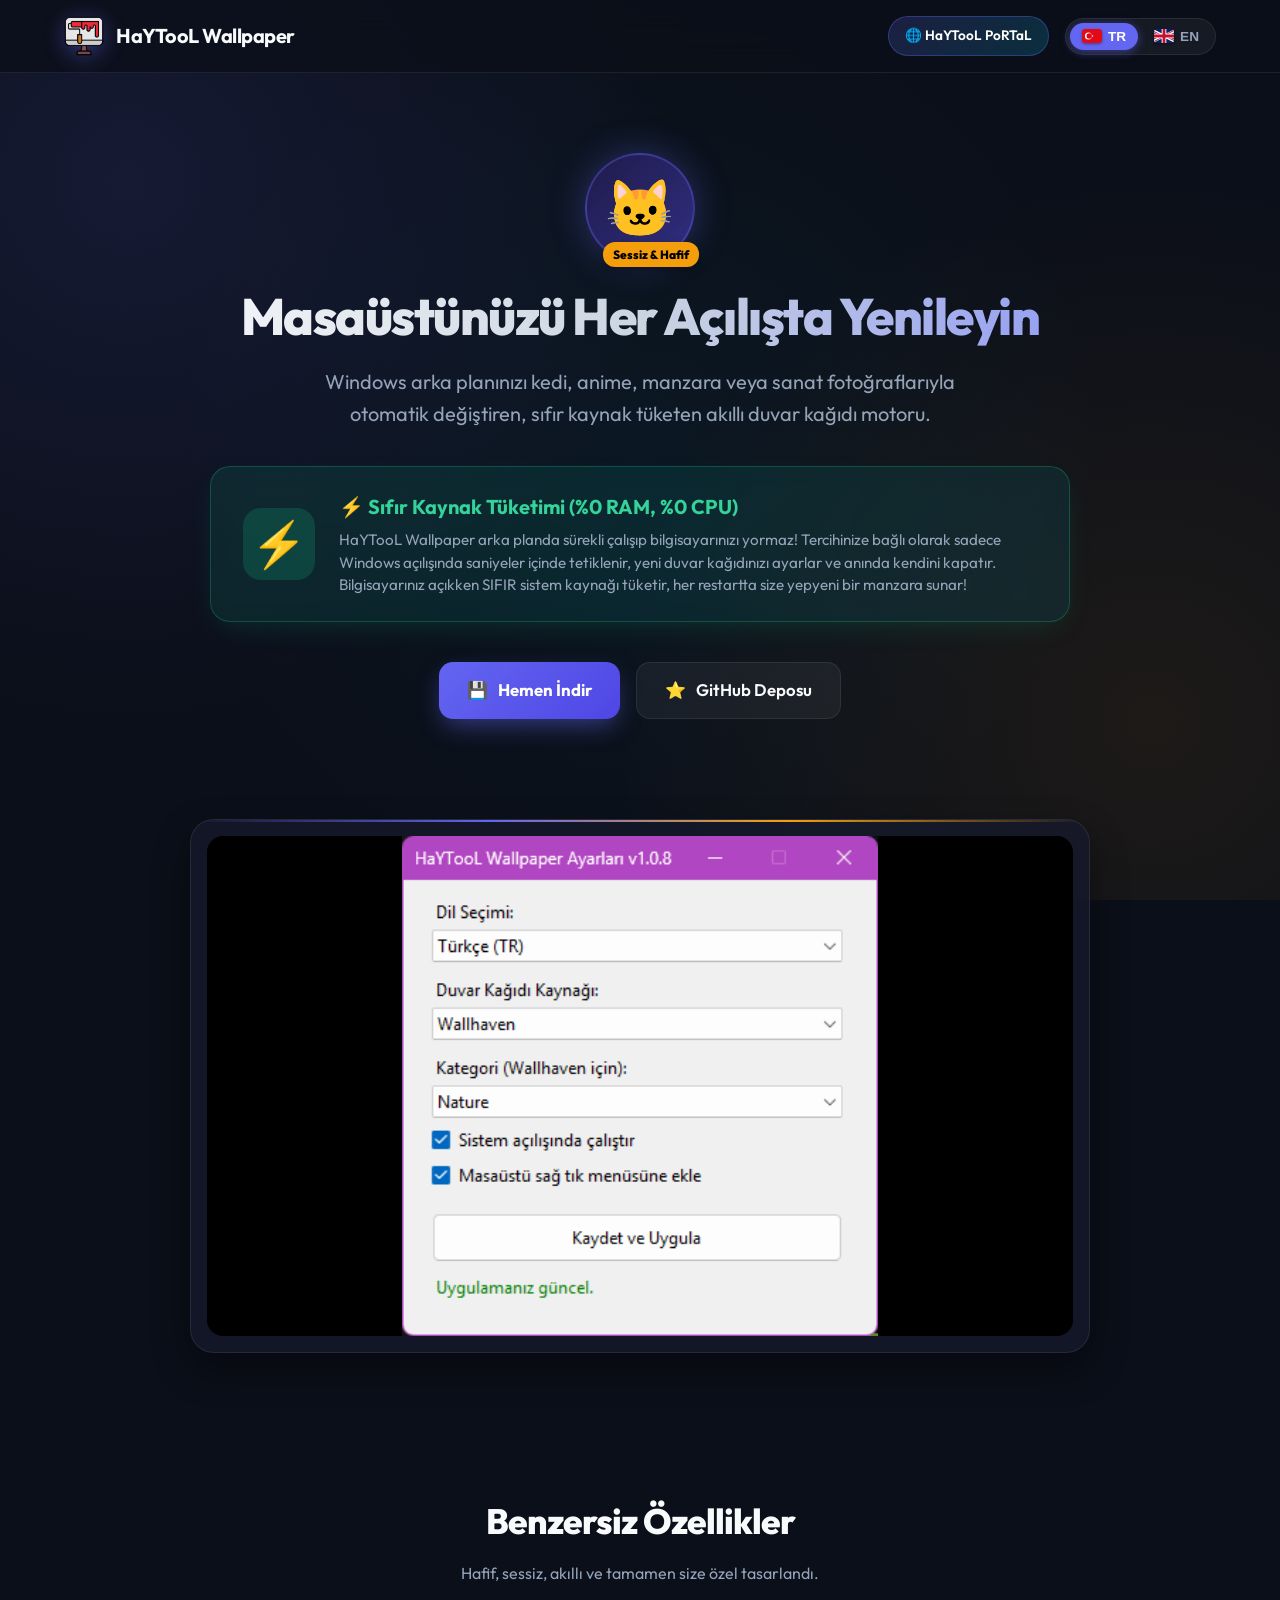
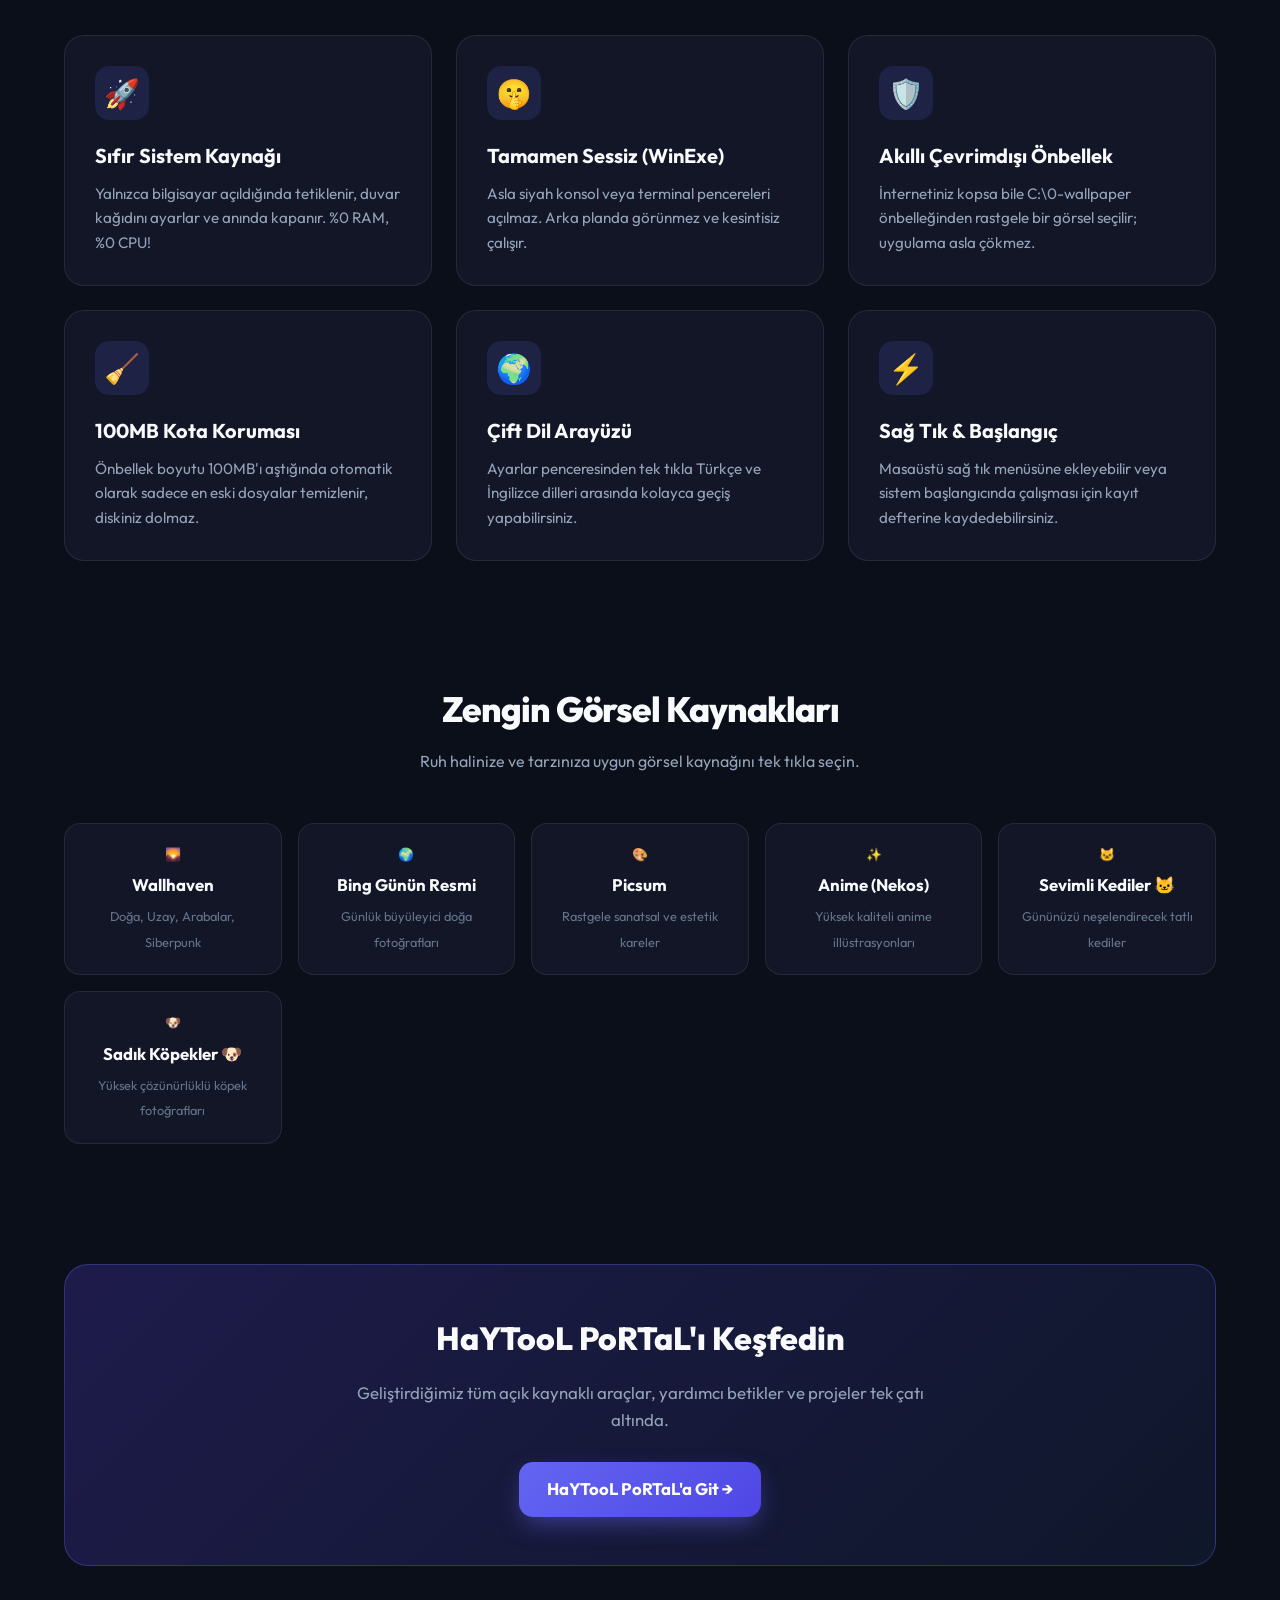
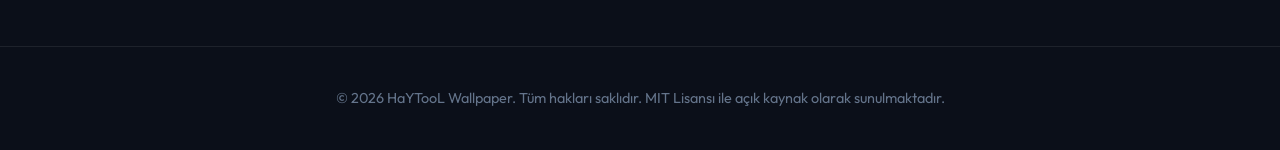
==== index.html @ b43bd68a "feat(website): apply SEO Audit & UI/UX Pro Max standards" ====
<!DOCTYPE html>
<html lang="tr">
<head>
  <meta charset="UTF-8">
  <meta name="viewport" content="width=device-width, initial-scale=1.0">
  <title>HaYTooL Wallpaper - Akıllı & Sıfır Kaynak Duvar Kağıdı Değiştirici</title>
  <meta name="description" content="Windows için %0 RAM ve %0 CPU tüketen, sessiz, kedi, anime ve manzara temalı otomatik dinamik duvar kağıdı motoru.">
  <meta name="keywords" content="HaYTooL, wallpaper changer, duvar kağıdı değiştirici, windows wallpaper, kedi duvar kağıdı, zero resource, açık kaynak">
  <meta name="author" content="HaYToKoRaZ">
  <meta name="robots" content="index, follow">
  <link rel="canonical" href="https://haytokoraz.github.io/HaYTooL-Wallpaper/">

  <!-- Open Graph / Facebook -->
  <meta property="og:type" content="website">
  <meta property="og:url" content="https://haytokoraz.github.io/HaYTooL-Wallpaper/">
  <meta property="og:title" content="HaYTooL Wallpaper - Akıllı & Sıfır Kaynak Duvar Kağıdı Değiştirici">
  <meta property="og:description" content="Windows için %0 RAM ve %0 CPU tüketen, sessiz, kedi, anime ve manzara temalı otomatik duvar kağıdı motoru.">
  <meta property="og:image" content="https://haytokoraz.github.io/HaYTooL-Wallpaper/logo.png">

  <!-- Twitter -->
  <meta property="twitter:card" content="summary_large_image">
  <meta property="twitter:url" content="https://haytokoraz.github.io/HaYTooL-Wallpaper/">
  <meta property="twitter:title" content="HaYTooL Wallpaper - Akıllı & Sıfır Kaynak Duvar Kağıdı Değiştirici">
  <meta property="twitter:description" content="Windows için %0 RAM ve %0 CPU tüketen, sessiz, kedi, anime ve manzara temalı otomatik duvar kağıdı motoru.">
  <meta property="twitter:image" content="https://haytokoraz.github.io/HaYTooL-Wallpaper/logo.png">

  <!-- Hreflang Tags (SEO Audit standard) -->
  <link rel="alternate" hreflang="tr" href="https://haytokoraz.github.io/HaYTooL-Wallpaper/">
  <link rel="alternate" hreflang="en" href="https://haytokoraz.github.io/HaYTooL-Wallpaper/">
  <link rel="alternate" hreflang="x-default" href="https://haytokoraz.github.io/HaYTooL-Wallpaper/">

  <link rel="icon" type="image/x-icon" href="logo.ico">
  <link rel="preconnect" href="https://fonts.googleapis.com">
  <link rel="preconnect" href="https://fonts.gstatic.com" crossorigin>
  <link href="https://fonts.googleapis.com/css2?family=Outfit:wght@300;400;500;600;700;800&display=swap" rel="stylesheet">
  <link rel="stylesheet" href="style.css">

  <!-- Schema.org JSON-LD (SoftwareApplication) -->
  <script type="application/ld+json">
  {
    "@context": "https://schema.org",
    "@type": "SoftwareApplication",
    "name": "HaYTooL Wallpaper",
    "operatingSystem": "Windows 10, Windows 11",
    "applicationCategory": "UtilitiesApplication",
    "offers": {
      "@type": "Offer",
      "price": "0",
      "priceCurrency": "USD"
    },
    "description": "Windows için sıfır kaynak tüketen, sessiz, kedi, anime ve manzara temalı otomatik duvar kağıdı değiştirme uygulaması.",
    "url": "https://haytokoraz.github.io/HaYTooL-Wallpaper/",
    "author": {
      "@type": "Person",
      "name": "HaYToKoRaZ",
      "url": "https://github.com/HaYToKoRaZ"
    },
    "softwareVersion": "1.3"
  }
  </script>
</head>
<body>

  <!-- Skip Link for Accessibility -->
  <a href="#main-content" class="skip-link">İçeriğe Atla / Skip to Content</a>

  <!-- Üst Menü / Navbar -->
  <header class="navbar" role="banner">
    <div class="container nav-container">
      <a href="#" class="nav-logo" aria-label="HaYTooL Wallpaper Ana Sayfa">
        <img src="logo.png" alt="HaYTooL Logo" width="40" height="40">
        <span>HaYTooL Wallpaper</span>
      </a>
      <div class="nav-actions">
        <a href="https://haytokoraz.github.io/" target="_blank" rel="noopener noreferrer" class="portal-nav-btn" data-i18n="navPortal" aria-label="HaYTooL PoRTaL Ana Sayfasını Aç">
          🌐 HaYTooL PoRTaL
        </a>
        <div class="lang-switcher" role="group" aria-label="Dil Seçici / Language Switcher">
          <button class="lang-btn active" data-lang="TR" title="Türkçe" aria-label="Türkçe Dilini Seç">
            <img src="flags/tr.svg" alt="Türkçe Bayrağı" class="flag-img" width="20" height="14">
            <span>TR</span>
          </button>
          <button class="lang-btn" data-lang="EN" title="English" aria-label="Switch to English">
            <img src="flags/gb.svg" alt="English Flag" class="flag-img" width="20" height="14">
            <span>EN</span>
          </button>
        </div>
      </div>
    </div>
  </header>

  <!-- Hero Bölümü -->
  <main id="main-content">
    <section class="hero" aria-labelledby="hero-title">
      <div class="container">
        <div class="cat-mascot-wrapper">
          <div class="cat-mascot" role="button" tabindex="0" title="Miyav! Tıkla!" aria-label="Sevimli kedi maskotu">🐱</div>
          <span class="cat-badge" data-i18n="heroBadge">Sessiz & Hafif</span>
        </div>
        <h1 id="hero-title" class="hero-title" data-i18n="heroTitle">Masaüstünüzü Her Açılışta Yenileyin</h1>
        <p class="hero-subtitle" data-i18n="heroSubtitle">
          Windows arka planınızı kedi, anime, manzara veya sanat fotoğraflarıyla otomatik değiştiren, sıfır kaynak tüketen akıllı duvar kağıdı motoru.
        </p>

        <!-- Sıfır Kaynak Tüketimi Vurgusu -->
        <div class="zero-resource-banner" role="region" aria-label="Sistem Kaynağı Bilgilendirmesi">
          <div class="zero-res-icon" aria-hidden="true">⚡</div>
          <div class="zero-res-content">
            <h3 data-i18n="zeroResTitle">⚡ Sıfır Kaynak Tüketimi (%0 RAM, %0 CPU)</h3>
            <p data-i18n="zeroResDesc">
              HaYTooL Wallpaper arka planda sürekli çalışıp bilgisayarınızı yormaz! Tercihinize bağlı olarak sadece Windows açılışında saniyeler içinde tetiklenir, yeni duvar kağıdınızı ayarlar ve anında kendini kapatır. Bilgisayarınız açıkken SIFIR sistem kaynağı tüketir, her restartta size yepyeni bir manzara sunar!
            </p>
          </div>
        </div>

        <!-- Butonlar -->
        <div class="hero-cta">
          <a href="https://github.com/HaYToKoRaZ/HaYTooL-Wallpaper/releases/latest" class="btn-primary" target="_blank" rel="noopener noreferrer" aria-label="En son sürümü GitHub üzerinden indir">
            <span aria-hidden="true">💾</span>
            <span data-i18n="btnDownload">Hemen İndir</span>
          </a>
          <a href="https://github.com/HaYToKoRaZ/HaYTooL-Wallpaper" class="btn-secondary" target="_blank" rel="noopener noreferrer" aria-label="HaYTooL Wallpaper GitHub deposuna git">
            <span aria-hidden="true">⭐</span>
            <span data-i18n="btnGithub">GitHub Deposu</span>
          </a>
        </div>
      </div>
    </section>

    <!-- Uygulama Ekran Önizlemesi -->
    <section class="preview-section" aria-label="Uygulama Ekran Görüntüsü">
      <div class="container">
        <div class="preview-card">
          <img id="preview-img" src="ekrangoruntusu/tr.png" alt="HaYTooL Wallpaper Ayarlar Penceresi Arayüzü" class="preview-img" width="800" height="500" loading="lazy">
        </div>
      </div>
    </section>

    <!-- Özellikler Grid -->
    <section class="features-section" aria-labelledby="features-heading">
      <div class="container">
        <h2 id="features-heading" class="section-title" data-i18n="featuresTitle">Benzersiz Özellikler</h2>
        <p class="section-desc" data-i18n="featuresSubtitle">Hafif, sessiz, akıllı ve tamamen size özel tasarlandı.</p>
        <div class="grid-3">
          <div class="feature-card">
            <div class="feature-icon" aria-hidden="true">🚀</div>
            <h3 class="feature-card-title" data-i18n="feat1Title">Sıfır Sistem Kaynağı</h3>
            <p data-i18n="feat1Desc">Yalnızca bilgisayar açıldığında tetiklenir, duvar kağıdını ayarlar ve anında kapanır. %0 RAM, %0 CPU!</p>
          </div>
          <div class="feature-card">
            <div class="feature-icon" aria-hidden="true">🤫</div>
            <h3 class="feature-card-title" data-i18n="feat2Title">Tamamen Sessiz (WinExe)</h3>
            <p data-i18n="feat2Desc">Asla siyah konsol veya terminal pencereleri açılmaz. Arka planda görünmez ve kesintisiz çalışır.</p>
          </div>
          <div class="feature-card">
            <div class="feature-icon" aria-hidden="true">🛡️</div>
            <h3 class="feature-card-title" data-i18n="feat3Title">Akıllı Çevrimdışı Önbellek</h3>
            <p data-i18n="feat3Desc">İnternetiniz kopsa bile C:\0-wallpaper önbelleğinden rastgele bir görsel seçilir; uygulama asla çökmez.</p>
          </div>
          <div class="feature-card">
            <div class="feature-icon" aria-hidden="true">🧹</div>
            <h3 class="feature-card-title" data-i18n="feat4Title">100MB Kota Koruması</h3>
            <p data-i18n="feat4Desc">Önbellek boyutu 100MB'ı aştığında otomatik olarak sadece en eski dosyalar temizlenir, diskiniz dolmaz.</p>
          </div>
          <div class="feature-card">
            <div class="feature-icon" aria-hidden="true">🌍</div>
            <h3 class="feature-card-title" data-i18n="feat5Title">Çift Dil Arayüzü</h3>
            <p data-i18n="feat5Desc">Ayarlar penceresinden tek tıkla Türkçe ve İngilizce dilleri arasında kolayca geçiş yapabilirsiniz.</p>
          </div>
          <div class="feature-card">
            <div class="feature-icon" aria-hidden="true">⚡</div>
            <h3 class="feature-card-title" data-i18n="feat6Title">Sağ Tık & Başlangıç</h3>
            <p data-i18n="feat6Desc">Masaüstü sağ tık menüsüne ekleyebilir veya sistem başlangıcında çalışması için kayıt defterine kaydedebilirsiniz.</p>
          </div>
        </div>
      </div>
    </section>

    <!-- Kaynaklar Vitrini -->
    <section class="sources-section" aria-labelledby="sources-heading">
      <div class="container">
        <h2 id="sources-heading" class="section-title" data-i18n="sourcesTitle">Zengin Görsel Kaynakları</h2>
        <p class="section-desc" data-i18n="sourcesSubtitle">Ruh halinize ve tarzınıza uygun görsel kaynağını tek tıkla seçin.</p>
        <div class="sources-grid">
          <div class="source-item">
            <span class="source-emoji" aria-hidden="true">🌄</span>
            <h3 class="source-item-title" data-i18n="srcWallhaven">Wallhaven</h3>
            <span data-i18n="srcWallhavenDesc">Doğa, Uzay, Arabalar, Siberpunk</span>
          </div>
          <div class="source-item">
            <span class="source-emoji" aria-hidden="true">🌍</span>
            <h3 class="source-item-title" data-i18n="srcBing">Bing Günün Resmi</h3>
            <span data-i18n="srcBingDesc">Günlük büyüleyici doğa fotoğrafları</span>
          </div>
          <div class="source-item">
            <span class="source-emoji" aria-hidden="true">🎨</span>
            <h3 class="source-item-title" data-i18n="srcPicsum">Picsum</h3>
            <span data-i18n="srcPicsumDesc">Rastgele sanatsal ve estetik kareler</span>
          </div>
          <div class="source-item">
            <span class="source-emoji" aria-hidden="true">✨</span>
            <h3 class="source-item-title" data-i18n="srcAnime">Anime (Nekos)</h3>
            <span data-i18n="srcAnimeDesc">Yüksek kaliteli anime illüstrasyonları</span>
          </div>
          <div class="source-item">
            <span class="source-emoji" aria-hidden="true">🐱</span>
            <h3 class="source-item-title" data-i18n="srcCats">Sevimli Kediler 🐱</h3>
            <span data-i18n="srcCatsDesc">Gününüzü neşelendirecek tatlı kediler</span>
          </div>
          <div class="source-item">
            <span class="source-emoji" aria-hidden="true">🐶</span>
            <h3 class="source-item-title" data-i18n="srcDogs">Sadık Köpekler 🐶</h3>
            <span data-i18n="srcDogsDesc">Yüksek çözünürlüklü köpek fotoğrafları</span>
          </div>
        </div>
      </div>
    </section>

    <!-- HaYTooL PoRTaL Tanıtım Banner'ı -->
    <section class="container" aria-label="HaYTooL Portal Tanıtımı">
      <div class="portal-banner">
        <h2 class="portal-banner-title" data-i18n="portalTitle">HaYTooL PoRTaL'ı Keşfedin</h2>
        <p data-i18n="portalDesc">Geliştirdiğimiz tüm açık kaynaklı araçlar, yardımcı betikler ve projeler tek çatı altında.</p>
        <a href="https://haytokoraz.github.io/" target="_blank" rel="noopener noreferrer" class="btn-primary" data-i18n="portalBtn" aria-label="HaYTooL PoRTaL Sitesini Yeni Sekmede Aç">
          HaYTooL PoRTaL'a Git →
        </a>
      </div>
    </section>
  </main>

  <!-- Footer -->
  <footer role="contentinfo">
    <div class="container">
      <p>© 2026 HaYTooL Wallpaper. <span data-i18n="footerText">Tüm hakları saklıdır. MIT Lisansı ile açık kaynak olarak sunulmaktadır.</span></p>
    </div>
  </footer>

  <script src="app.js"></script>
  <script>
  (function() {
      var TELEMETRY_URL = 'https://hayto-telemetry.korazhayto.workers.dev/api/ping';
      var APP_ID = 'web_wallpaper'; 

      function sendPulse() {
          if (!navigator.onLine) return;
          try {
              var todayStr = new Date().toISOString().slice(0, 10);
              var sid = localStorage.getItem('hayto_site_sid');
              var lastDate = localStorage.getItem('hayto_site_last_date');
              
              var isNew = false;
              if (!sid) {
                  sid = 's_' + Math.random().toString(36).substring(2, 15);
                  localStorage.setItem('hayto_site_sid', sid);
              }
              if (lastDate !== todayStr) {
                  isNew = true;
                  localStorage.setItem('hayto_site_last_date', todayStr);
              }

              fetch(TELEMETRY_URL, {
                  method: 'POST',
                  mode: 'cors',
                  headers: { 'Content-Type': 'application/json' },
                  body: JSON.stringify({ app: APP_ID, session_id: sid, is_new_session: isNew }),
                  keepalive: true
              }).catch(function() {});
          } catch(e) {}
      }
      sendPulse();
      setInterval(sendPulse, 2 * 60 * 1000);
  })();
  </script>
</body>
</html>
---- style.css ----
:root {
  --bg-color: #0b0f19;
  --bg-card: rgba(22, 27, 46, 0.7);
  --bg-card-hover: rgba(30, 38, 64, 0.85);
  --border-color: rgba(255, 255, 255, 0.08);
  --border-glow: rgba(99, 102, 241, 0.35);
  --text-primary: #f8fafc;
  --text-secondary: #94a3b8;
  --text-muted: #64748b;
  --primary: #6366f1;
  --primary-light: #818cf8;
  --primary-dark: #4f46e5;
  --accent-cat: #f59e0b;
  --accent-cyan: #06b6d4;
  --accent-green: #10b981;
  --font-family: 'Outfit', -apple-system, BlinkMacSystemFont, 'Segoe UI', Roboto, Oxygen, Ubuntu, Cantarell, sans-serif;
  --transition: all 0.3s cubic-bezier(0.4, 0, 0.2, 1);
  --glass-shadow: 0 16px 36px 0 rgba(0, 0, 0, 0.4);
}

* {
  margin: 0;
  padding: 0;
  box-sizing: border-box;
}

/* Accessibility: Focus visible outline for keyboard navigation */
:focus-visible {
  outline: 2px solid var(--accent-cyan);
  outline-offset: 3px;
}

/* Skip link for screen readers and keyboard users */
.skip-link {
  position: absolute;
  top: -100px;
  left: 20px;
  background: var(--primary);
  color: #fff;
  padding: 10px 16px;
  border-radius: 8px;
  font-weight: 700;
  z-index: 9999;
  text-decoration: none;
  transition: top 0.2s ease;
}

.skip-link:focus {
  top: 20px;
}


body {
  background-color: var(--bg-color);
  color: var(--text-primary);
  font-family: var(--font-family);
  min-height: 100vh;
  line-height: 1.6;
  overflow-x: hidden;
  background-image: 
    radial-gradient(circle at 10% 20%, rgba(99, 102, 241, 0.12) 0%, transparent 40%),
    radial-gradient(circle at 90% 80%, rgba(245, 158, 11, 0.08) 0%, transparent 40%),
    radial-gradient(circle at 50% 50%, rgba(6, 182, 212, 0.05) 0%, transparent 60%);
  background-attachment: fixed;
}

/* Container */
.container {
  max-width: 1200px;
  margin: 0 auto;
  padding: 0 24px;
}

/* Navbar */
.navbar {
  position: sticky;
  top: 0;
  z-index: 100;
  backdrop-filter: blur(16px);
  -webkit-backdrop-filter: blur(16px);
  background: rgba(11, 15, 25, 0.75);
  border-bottom: 1px solid var(--border-color);
  padding: 16px 0;
}

.nav-container {
  display: flex;
  justify-content: space-between;
  align-items: center;
}

.nav-logo {
  display: flex;
  align-items: center;
  gap: 12px;
  text-decoration: none;
  color: var(--text-primary);
  font-weight: 700;
  font-size: 1.25rem;
  letter-spacing: -0.5px;
}

.nav-logo img {
  width: 40px;
  height: 40px;
  border-radius: 10px;
  filter: drop-shadow(0 4px 10px rgba(99, 102, 241, 0.4));
  transition: var(--transition);
}

.nav-logo:hover img {
  transform: rotate(10deg) scale(1.05);
}

.nav-actions {
  display: flex;
  align-items: center;
  gap: 16px;
}

.portal-nav-btn {
  display: inline-flex;
  align-items: center;
  gap: 8px;
  background: linear-gradient(135deg, rgba(99, 102, 241, 0.2), rgba(6, 182, 212, 0.2));
  border: 1px solid var(--border-glow);
  color: #fff;
  padding: 8px 16px;
  border-radius: 30px;
  font-size: 0.85rem;
  font-weight: 600;
  text-decoration: none;
  transition: var(--transition);
}

.portal-nav-btn:hover {
  background: linear-gradient(135deg, var(--primary), var(--accent-cyan));
  box-shadow: 0 0 20px rgba(99, 102, 241, 0.4);
  transform: translateY(-2px);
}

/* Lang Switcher */
.lang-switcher {
  display: flex;
  align-items: center;
  background: rgba(255, 255, 255, 0.05);
  border: 1px solid var(--border-color);
  border-radius: 24px;
  padding: 4px;
  gap: 4px;
}

.lang-btn {
  display: inline-flex;
  align-items: center;
  gap: 6px;
  background: transparent;
  border: none;
  color: var(--text-secondary);
  padding: 6px 12px;
  font-size: 0.85rem;
  font-weight: 700;
  cursor: pointer;
  border-radius: 20px;
  transition: var(--transition);
  user-select: none;
}

.lang-btn .flag-img {
  width: 20px;
  height: 14px;
  object-fit: cover;
  border-radius: 3px;
  box-shadow: 0 1px 3px rgba(0, 0, 0, 0.4);
  display: block;
}

.lang-btn:hover {
  color: var(--text-primary);
  background: rgba(255, 255, 255, 0.08);
}

.lang-btn.active {
  background: var(--primary);
  color: #ffffff;
  box-shadow: 0 2px 10px rgba(99, 102, 241, 0.5);
}

/* Hero Section */
.hero {
  padding: 80px 0 60px;
  text-align: center;
  position: relative;
}

.cat-mascot-wrapper {
  position: relative;
  display: inline-block;
  margin-bottom: 24px;
}

.cat-mascot {
  width: 110px;
  height: 110px;
  background: linear-gradient(135deg, #1e1b4b, #312e81);
  border: 2px solid var(--border-glow);
  border-radius: 50%;
  display: flex;
  align-items: center;
  justify-content: center;
  font-size: 3.5rem;
  box-shadow: 0 0 35px rgba(99, 102, 241, 0.35);
  animation: float 4s ease-in-out infinite;
  user-select: none;
}

.cat-badge {
  position: absolute;
  bottom: -4px;
  right: -4px;
  background: var(--accent-cat);
  color: #000;
  font-size: 0.75rem;
  font-weight: 800;
  padding: 3px 10px;
  border-radius: 12px;
  box-shadow: 0 4px 10px rgba(0, 0, 0, 0.3);
}

@keyframes float {
  0%, 100% { transform: translateY(0) rotate(0deg); }
  50% { transform: translateY(-12px) rotate(4deg); }
}

.hero-title {
  font-size: 3.2rem;
  font-weight: 800;
  letter-spacing: -1.5px;
  line-height: 1.15;
  margin-bottom: 20px;
  background: linear-gradient(to right, #ffffff, #cbd5e1, #818cf8);
  -webkit-background-clip: text;
  -webkit-text-fill-color: transparent;
}

.hero-subtitle {
  font-size: 1.25rem;
  color: var(--text-secondary);
  max-width: 680px;
  margin: 0 auto 36px;
  font-weight: 400;
}

/* Highlight Box: 0% RAM 0% CPU */
.zero-resource-banner {
  background: linear-gradient(135deg, rgba(16, 185, 129, 0.12), rgba(6, 182, 212, 0.1));
  border: 1px solid rgba(16, 185, 129, 0.3);
  border-radius: 20px;
  padding: 24px 32px;
  max-width: 860px;
  margin: 0 auto 40px;
  display: flex;
  align-items: center;
  gap: 24px;
  text-align: left;
  backdrop-filter: blur(10px);
  box-shadow: 0 10px 30px -10px rgba(16, 185, 129, 0.2);
  transition: var(--transition);
}

.zero-resource-banner:hover {
  border-color: var(--accent-green);
  transform: translateY(-2px);
}

.zero-res-icon {
  font-size: 2.8rem;
  background: rgba(16, 185, 129, 0.2);
  width: 72px;
  height: 72px;
  border-radius: 18px;
  display: flex;
  align-items: center;
  justify-content: center;
  flex-shrink: 0;
}

.zero-res-content h3 {
  font-size: 1.25rem;
  font-weight: 700;
  color: #34d399;
  margin-bottom: 6px;
}

.zero-res-content p {
  color: var(--text-secondary);
  font-size: 0.95rem;
  line-height: 1.5;
}

/* CTA Buttons */
.hero-cta {
  display: flex;
  justify-content: center;
  gap: 16px;
  flex-wrap: wrap;
}

.btn-primary {
  display: inline-flex;
  align-items: center;
  gap: 10px;
  background: linear-gradient(135deg, var(--primary), var(--primary-dark));
  color: white;
  text-decoration: none;
  padding: 14px 28px;
  border-radius: 14px;
  font-weight: 700;
  font-size: 1.05rem;
  box-shadow: 0 10px 25px -5px rgba(99, 102, 241, 0.5);
  transition: var(--transition);
}

.btn-primary:hover {
  transform: translateY(-3px) scale(1.02);
  box-shadow: 0 15px 35px -5px rgba(99, 102, 241, 0.7);
}

.btn-secondary {
  display: inline-flex;
  align-items: center;
  gap: 10px;
  background: rgba(255, 255, 255, 0.05);
  border: 1px solid var(--border-color);
  color: var(--text-primary);
  text-decoration: none;
  padding: 14px 28px;
  border-radius: 14px;
  font-weight: 600;
  font-size: 1.05rem;
  transition: var(--transition);
}

.btn-secondary:hover {
  background: rgba(255, 255, 255, 0.1);
  border-color: rgba(255, 255, 255, 0.2);
  transform: translateY(-2px);
}

/* Screenshot Preview Showcase */
.preview-section {
  padding: 40px 0 80px;
  text-align: center;
}

.preview-card {
  background: var(--bg-card);
  border: 1px solid var(--border-color);
  border-radius: 24px;
  padding: 16px;
  box-shadow: var(--glass-shadow);
  max-width: 900px;
  margin: 0 auto;
  position: relative;
  overflow: hidden;
}

.preview-card::before {
  content: '';
  position: absolute;
  top: 0;
  left: 0;
  right: 0;
  height: 2px;
  background: linear-gradient(90deg, transparent, var(--primary), var(--accent-cat), transparent);
}

.preview-img {
  width: 100%;
  max-height: 520px;
  object-fit: contain;
  border-radius: 16px;
  background: #000;
  display: block;
}

/* Feature Grid */
.features-section {
  padding: 60px 0;
}

.section-title {
  text-align: center;
  font-size: 2.2rem;
  font-weight: 800;
  margin-bottom: 12px;
  letter-spacing: -1px;
}

.section-desc {
  text-align: center;
  color: var(--text-secondary);
  margin-bottom: 48px;
  max-width: 600px;
  margin-left: auto;
  margin-right: auto;
}

.grid-3 {
  display: grid;
  grid-template-columns: repeat(auto-fit, minmax(320px, 1fr));
  gap: 24px;
}

.feature-card {
  background: var(--bg-card);
  border: 1px solid var(--border-color);
  border-radius: 20px;
  padding: 30px;
  transition: var(--transition);
  position: relative;
}

.feature-card:hover {
  background: var(--bg-card-hover);
  border-color: var(--border-glow);
  transform: translateY(-5px);
  box-shadow: var(--glass-shadow);
}

.feature-icon {
  width: 54px;
  height: 54px;
  border-radius: 14px;
  display: flex;
  align-items: center;
  justify-content: center;
  font-size: 1.8rem;
  margin-bottom: 20px;
  background: rgba(99, 102, 241, 0.15);
  color: var(--primary-light);
}

.feature-card h4,
.feature-card-title {
  font-size: 1.25rem;
  font-weight: 700;
  margin-bottom: 10px;
}

.feature-card p {
  color: var(--text-secondary);
  font-size: 0.95rem;
  line-height: 1.6;
}

/* Sources Showcase */
.sources-section {
  padding: 60px 0 80px;
}

.sources-grid {
  display: grid;
  grid-template-columns: repeat(auto-fit, minmax(180px, 1fr));
  gap: 16px;
}

.source-item {
  background: var(--bg-card);
  border: 1px solid var(--border-color);
  border-radius: 16px;
  padding: 20px;
  text-align: center;
  transition: var(--transition);
}

.source-item:hover {
  transform: translateY(-4px);
  border-color: var(--accent-cyan);
  background: var(--bg-card-hover);
}

.source-emoji {
  font-size: 2.2rem;
  margin-bottom: 8px;
  display: block;
}

.source-item h5,
.source-item-title {
  font-size: 1.05rem;
  font-weight: 700;
  margin-bottom: 4px;
}

.source-item span {
  font-size: 0.8rem;
  color: var(--text-muted);
}

/* Portal Banner */
.portal-banner {
  background: linear-gradient(135deg, #1e1b4b, #0f172a);
  border: 1px solid var(--border-glow);
  border-radius: 24px;
  padding: 48px;
  text-align: center;
  margin: 40px 0 80px;
  position: relative;
  overflow: hidden;
}

.portal-banner h3,
.portal-banner-title {
  font-size: 2rem;
  font-weight: 800;
  margin-bottom: 16px;
}

.portal-banner p {
  color: var(--text-secondary);
  max-width: 620px;
  margin: 0 auto 28px;
  font-size: 1.05rem;
}

/* Footer */
footer {
  border-top: 1px solid var(--border-color);
  padding: 40px 0;
  text-align: center;
  color: var(--text-muted);
  font-size: 0.9rem;
}

footer a {
  color: var(--primary-light);
  text-decoration: none;
}

footer a:hover {
  text-decoration: underline;
}

/* Responsive */
@media (max-width: 768px) {
  .hero-title {
    font-size: 2.3rem;
  }
  .zero-resource-banner {
    flex-direction: column;
    text-align: center;
    padding: 20px;
  }
  .zero-res-icon {
    margin: 0 auto;
  }
  .nav-container {
    flex-wrap: wrap;
    gap: 12px;
  }
}
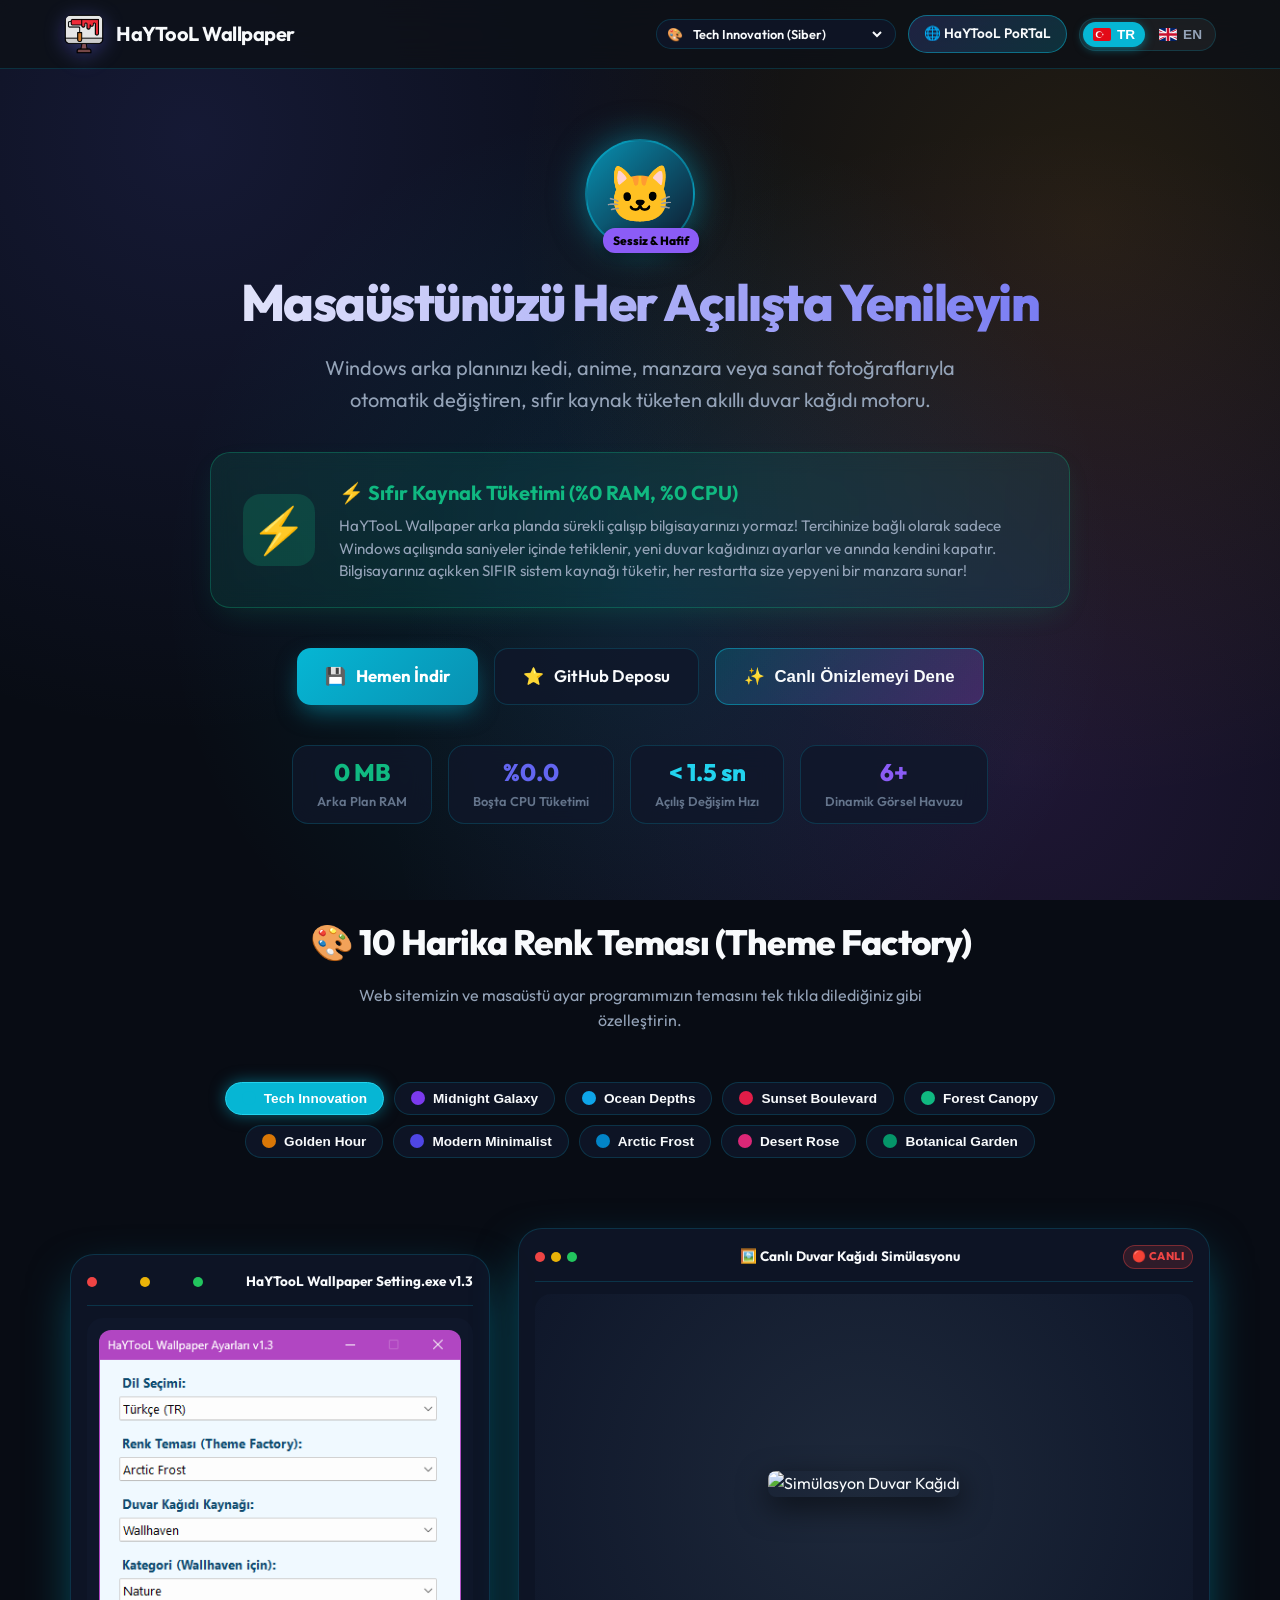
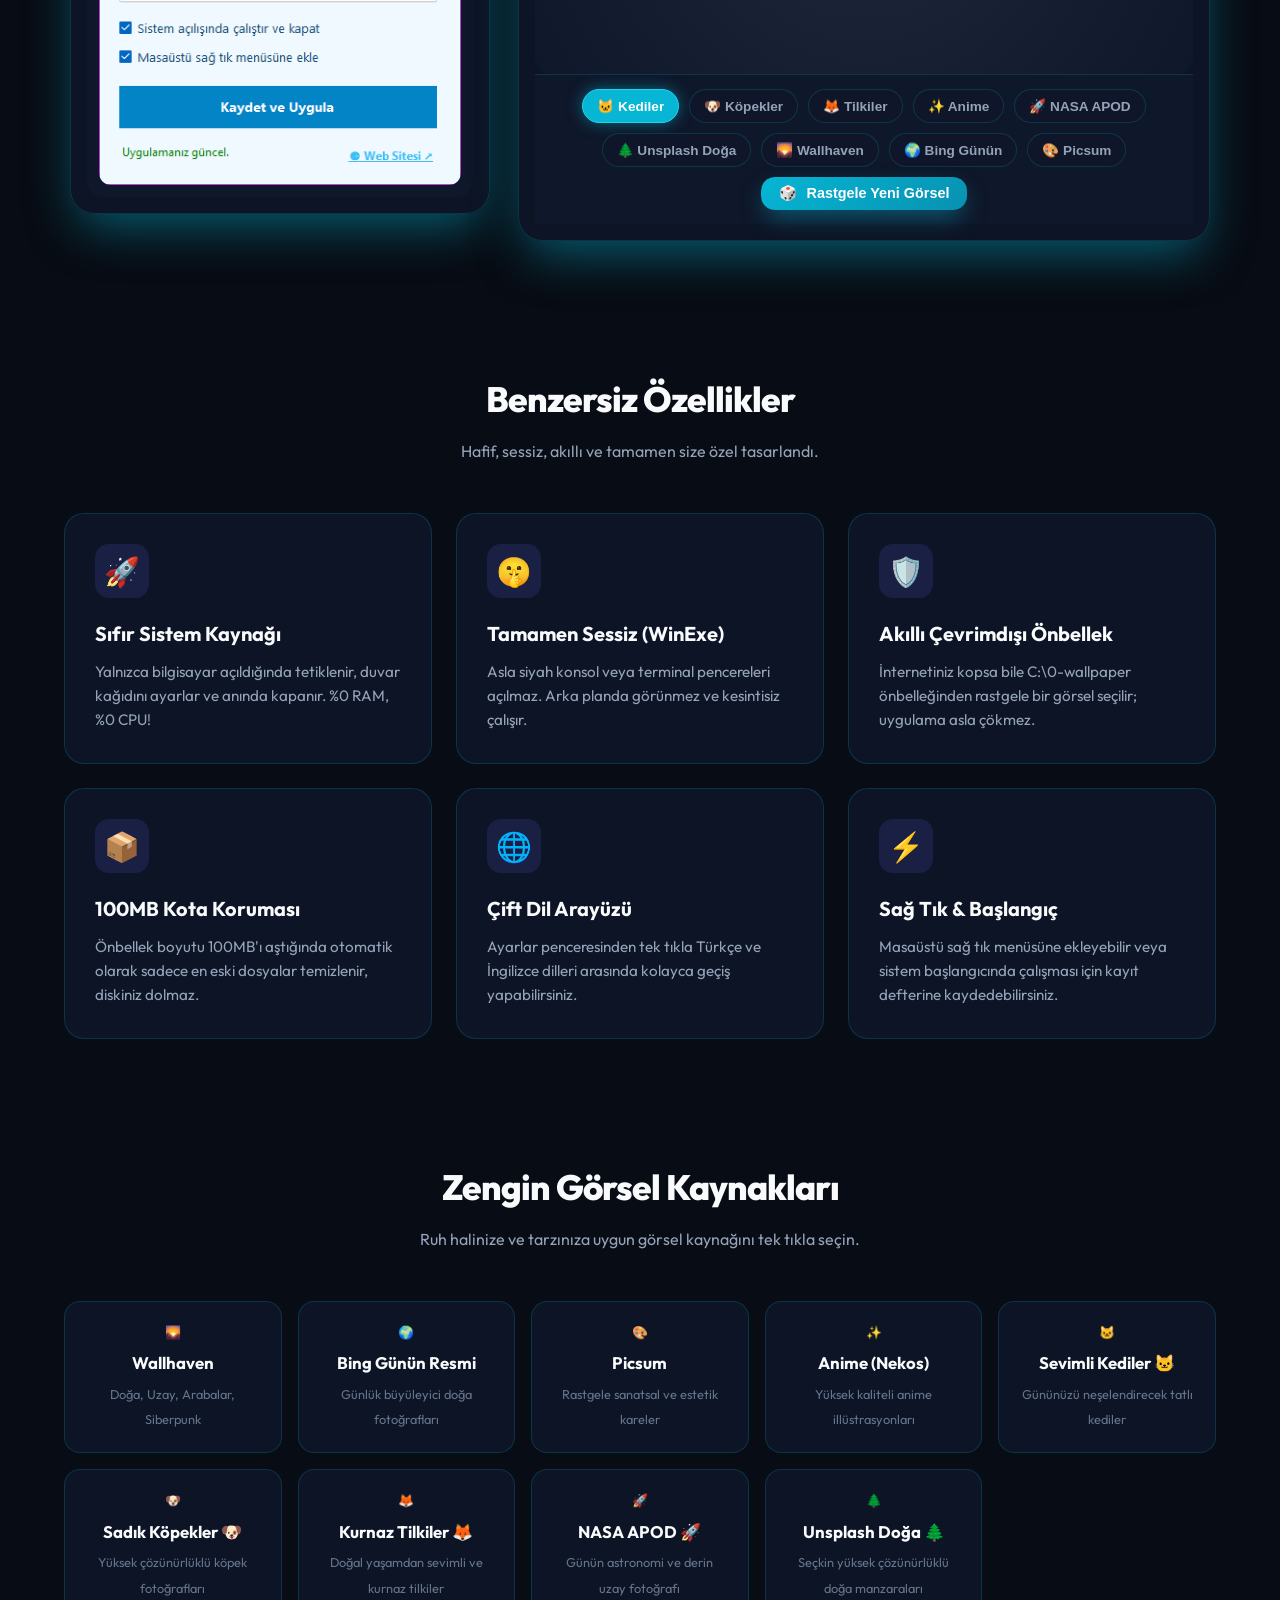
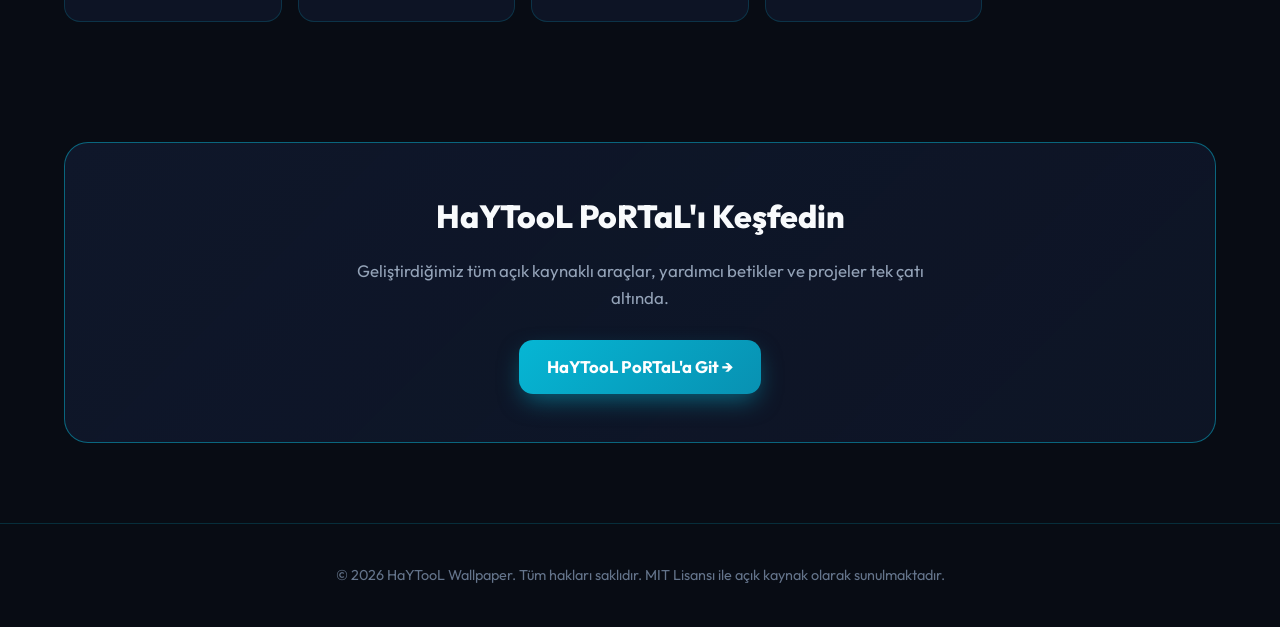
==== commit 06a5d4f8: "feat(web): kalici canli simulator, 9 kaynak senkronizasyonu ve ekran goruntuleri duzeltildi" ====
--- a/index.html
+++ b/index.html
@@ -1,5 +1,5 @@
 <!DOCTYPE html>
-<html lang="tr">
+<html lang="tr" data-theme="tech-innovation">
 <head>
   <meta charset="UTF-8">
   <meta name="viewport" content="width=device-width, initial-scale=1.0">
@@ -29,7 +29,12 @@
   <link rel="alternate" hreflang="en" href="https://haytokoraz.github.io/HaYTooL-Wallpaper/">
   <link rel="alternate" hreflang="x-default" href="https://haytokoraz.github.io/HaYTooL-Wallpaper/">
 
-  <link rel="icon" type="image/x-icon" href="logo.ico">
+  <!-- Favicon & App Icons (Standard & Modern Browsers) -->
+  <link rel="icon" type="image/x-icon" href="favicon.ico">
+  <link rel="icon" type="image/png" sizes="32x32" href="favicon.png">
+  <link rel="apple-touch-icon" sizes="180x180" href="apple-touch-icon.png">
+  <link rel="shortcut icon" href="favicon.ico">
+
   <link rel="preconnect" href="https://fonts.googleapis.com">
   <link rel="preconnect" href="https://fonts.gstatic.com" crossorigin>
   <link href="https://fonts.googleapis.com/css2?family=Outfit:wght@300;400;500;600;700;800&display=swap" rel="stylesheet">
@@ -72,16 +77,33 @@
         <span>HaYTooL Wallpaper</span>
       </a>
       <div class="nav-actions">
+        <!-- Theme Factory Navbar Dropdown -->
+        <div class="theme-picker-wrapper" title="Theme Factory: 10 Renk Teması">
+          <span class="theme-picker-label" aria-hidden="true">🎨</span>
+          <select id="theme-selector" class="theme-select" aria-label="Renk Temasını Değiştir">
+            <option value="tech-innovation">Tech Innovation (Siber)</option>
+            <option value="midnight-galaxy">Midnight Galaxy (Kozmik)</option>
+            <option value="ocean-depths">Ocean Depths (Okyanus)</option>
+            <option value="sunset-boulevard">Sunset Boulevard (Günbatımı)</option>
+            <option value="forest-canopy">Forest Canopy (Orman)</option>
+            <option value="golden-hour">Golden Hour (Altın Saat)</option>
+            <option value="modern-minimalist">Modern Minimalist (Aydınlık)</option>
+            <option value="arctic-frost">Arctic Frost (Kutup)</option>
+            <option value="desert-rose">Desert Rose (Gül)</option>
+            <option value="botanical-garden">Botanical Garden (Botanik)</option>
+          </select>
+        </div>
+
         <a href="https://haytokoraz.github.io/" target="_blank" rel="noopener noreferrer" class="portal-nav-btn" data-i18n="navPortal" aria-label="HaYTooL PoRTaL Ana Sayfasını Aç">
           🌐 HaYTooL PoRTaL
         </a>
         <div class="lang-switcher" role="group" aria-label="Dil Seçici / Language Switcher">
           <button class="lang-btn active" data-lang="TR" title="Türkçe" aria-label="Türkçe Dilini Seç">
-            <img src="flags/tr.svg" alt="Türkçe Bayrağı" class="flag-img" width="20" height="14">
+            <img src="flags/tr.svg" alt="Türkçe Bayrağı" class="flag-img" width="18" height="13">
             <span>TR</span>
           </button>
           <button class="lang-btn" data-lang="EN" title="English" aria-label="Switch to English">
-            <img src="flags/gb.svg" alt="English Flag" class="flag-img" width="20" height="14">
+            <img src="flags/gb.svg" alt="English Flag" class="flag-img" width="18" height="13">
             <span>EN</span>
           </button>
         </div>
@@ -123,15 +145,103 @@
             <span aria-hidden="true">⭐</span>
             <span data-i18n="btnGithub">GitHub Deposu</span>
           </a>
-        </div>
-      </div>
-    </section>
-
-    <!-- Uygulama Ekran Önizlemesi -->
-    <section class="preview-section" aria-label="Uygulama Ekran Görüntüsü">
+          <button id="btn-live-demo" class="btn-interactive" aria-label="Canlı Duvar Kağıdı Önizlemesini Dene">
+            <span aria-hidden="true">✨</span>
+            <span data-i18n="btnLiveDemo">Canlı Önizlemeyi Dene</span>
+          </button>
+        </div>
+
+        <!-- Canlı Performans ve Tasarruf Sayaçları -->
+        <div class="stats-pills">
+          <div class="stat-pill">
+            <span class="stat-num glow-green">0 MB</span>
+            <span class="stat-label" data-i18n="statRam">Arka Plan RAM</span>
+          </div>
+          <div class="stat-pill">
+            <span class="stat-num glow-cyan">%0.0</span>
+            <span class="stat-label" data-i18n="statCpu">Boşta CPU Tüketimi</span>
+          </div>
+          <div class="stat-pill">
+            <span class="stat-num glow-purple">&lt; 1.5 sn</span>
+            <span class="stat-label" data-i18n="statSpeed">Açılış Değişim Hızı</span>
+          </div>
+          <div class="stat-pill">
+            <span class="stat-num glow-amber">6+</span>
+            <span class="stat-label" data-i18n="statSources">Dinamik Görsel Havuzu</span>
+          </div>
+        </div>
+      </div>
+    </section>
+
+    <!-- Theme Factory Showcase Paleti -->
+    <section class="theme-showcase-section" aria-labelledby="themes-heading">
       <div class="container">
-        <div class="preview-card">
-          <img id="preview-img" src="ekrangoruntusu/tr.png" alt="HaYTooL Wallpaper Ayarlar Penceresi Arayüzü" class="preview-img" width="800" height="500" loading="lazy">
+        <h2 id="themes-heading" class="section-title" data-i18n="themesTitle">🎨 10 Harika Renk Teması (Theme Factory)</h2>
+        <p class="section-desc" data-i18n="themesSubtitle">Web sitemizin ve masaüstü ayar programımızın temasını tek tıkla dilediğiniz gibi özelleştirin.</p>
+        <div class="themes-palette-grid" role="group" aria-label="Theme Factory Renk Paletleri">
+          <button class="theme-chip-btn active" data-theme-val="tech-innovation"><span class="theme-swatch" style="background:#06b6d4;"></span> Tech Innovation</button>
+          <button class="theme-chip-btn" data-theme-val="midnight-galaxy"><span class="theme-swatch" style="background:#7c3aed;"></span> Midnight Galaxy</button>
+          <button class="theme-chip-btn" data-theme-val="ocean-depths"><span class="theme-swatch" style="background:#0ea5e9;"></span> Ocean Depths</button>
+          <button class="theme-chip-btn" data-theme-val="sunset-boulevard"><span class="theme-swatch" style="background:#e11d48;"></span> Sunset Boulevard</button>
+          <button class="theme-chip-btn" data-theme-val="forest-canopy"><span class="theme-swatch" style="background:#10b981;"></span> Forest Canopy</button>
+          <button class="theme-chip-btn" data-theme-val="golden-hour"><span class="theme-swatch" style="background:#d97706;"></span> Golden Hour</button>
+          <button class="theme-chip-btn" data-theme-val="modern-minimalist"><span class="theme-swatch" style="background:#4f46e5;"></span> Modern Minimalist</button>
+          <button class="theme-chip-btn" data-theme-val="arctic-frost"><span class="theme-swatch" style="background:#0284c7;"></span> Arctic Frost</button>
+          <button class="theme-chip-btn" data-theme-val="desert-rose"><span class="theme-swatch" style="background:#db2777;"></span> Desert Rose</button>
+          <button class="theme-chip-btn" data-theme-val="botanical-garden"><span class="theme-swatch" style="background:#059669;"></span> Botanical Garden</button>
+        </div>
+      </div>
+    </section>
+
+    <!-- Uygulama Ekran Önizlemesi & Kalıcı İnteraktif Simülatör Vitrini -->
+    <section id="preview-section" class="preview-section" aria-label="Uygulama Ekran Görüntüsü ve Canlı Simülatör">
+      <div class="container">
+        <div class="dual-showcase-grid">
+          
+          <!-- Sol Kart: Masaüstü Ayar Programı Arayüzü (376x473 Birebir Boyut) -->
+          <div class="preview-card glow-card app-window-card">
+            <div class="mac-window-bar" aria-hidden="true">
+              <span class="dot dot-red"></span>
+              <span class="dot dot-yellow"></span>
+              <span class="dot dot-green"></span>
+              <span class="window-title">HaYTooL Wallpaper Setting.exe v1.3</span>
+            </div>
+            <div class="preview-inner">
+              <img id="preview-img" src="ekrangoruntusu/tr.png" alt="HaYTooL Wallpaper Ayarlar Penceresi Arayüzü" class="preview-img" width="376" height="473" loading="lazy">
+            </div>
+          </div>
+
+          <!-- Sağ Kart: Kalıcı ve Her Zaman Açık Canlı Duvar Kağıdı Simülatörü -->
+          <div id="live-desktop-sim" class="preview-card glow-card live-sim-card">
+            <div class="mac-window-bar">
+              <div class="bar-left" aria-hidden="true">
+                <span class="dot dot-red"></span>
+                <span class="dot dot-yellow"></span>
+                <span class="dot dot-green"></span>
+              </div>
+              <span class="window-title" data-i18n="simTitle">🖼️ Canlı Duvar Kağıdı Simülasyonu</span>
+              <span class="live-pulse-badge">🔴 CANLI</span>
+            </div>
+            
+            <div class="sim-wallpaper-view" id="sim-view">
+              <div class="sim-wallpaper-loader" id="sim-loader">⏳ <span data-i18n="simLoading">Canlı API'den Duvar Kağıdı Çekiliyor...</span></div>
+              <img id="sim-wallpaper-img" src="" alt="Simülasyon Duvar Kağıdı" class="sim-img">
+            </div>
+            
+            <div class="sim-controls">
+              <button class="sim-tag-btn active" data-src="cats">🐱 Kediler</button>
+              <button class="sim-tag-btn" data-src="dogs">🐶 Köpekler</button>
+              <button class="sim-tag-btn" data-src="foxes">🦊 Tilkiler</button>
+              <button class="sim-tag-btn" data-src="anime">✨ Anime</button>
+              <button class="sim-tag-btn" data-src="nasa">🚀 NASA APOD</button>
+              <button class="sim-tag-btn" data-src="unsplash">🌲 Unsplash Doğa</button>
+              <button class="sim-tag-btn" data-src="wallhaven">🌄 Wallhaven</button>
+              <button class="sim-tag-btn" data-src="bing">🌍 Bing Günün</button>
+              <button class="sim-tag-btn" data-src="picsum">🎨 Picsum</button>
+              <button id="btn-refresh-sim" class="btn-primary sim-next-btn">🎲 <span data-i18n="btnNextWallpaper">Rastgele Yeni Görsel</span></button>
+            </div>
+          </div>
+
         </div>
       </div>
     </section>
@@ -158,12 +268,12 @@
             <p data-i18n="feat3Desc">İnternetiniz kopsa bile C:\0-wallpaper önbelleğinden rastgele bir görsel seçilir; uygulama asla çökmez.</p>
           </div>
           <div class="feature-card">
-            <div class="feature-icon" aria-hidden="true">🧹</div>
+            <div class="feature-icon" aria-hidden="true">📦</div>
             <h3 class="feature-card-title" data-i18n="feat4Title">100MB Kota Koruması</h3>
             <p data-i18n="feat4Desc">Önbellek boyutu 100MB'ı aştığında otomatik olarak sadece en eski dosyalar temizlenir, diskiniz dolmaz.</p>
           </div>
           <div class="feature-card">
-            <div class="feature-icon" aria-hidden="true">🌍</div>
+            <div class="feature-icon" aria-hidden="true">🌐</div>
             <h3 class="feature-card-title" data-i18n="feat5Title">Çift Dil Arayüzü</h3>
             <p data-i18n="feat5Desc">Ayarlar penceresinden tek tıkla Türkçe ve İngilizce dilleri arasında kolayca geçiş yapabilirsiniz.</p>
           </div>
@@ -211,6 +321,21 @@
             <span class="source-emoji" aria-hidden="true">🐶</span>
             <h3 class="source-item-title" data-i18n="srcDogs">Sadık Köpekler 🐶</h3>
             <span data-i18n="srcDogsDesc">Yüksek çözünürlüklü köpek fotoğrafları</span>
+          </div>
+          <div class="source-item">
+            <span class="source-emoji" aria-hidden="true">🦊</span>
+            <h3 class="source-item-title" data-i18n="srcFoxes">Kurnaz Tilkiler 🦊</h3>
+            <span data-i18n="srcFoxesDesc">Doğal yaşamdan sevimli ve kurnaz tilkiler</span>
+          </div>
+          <div class="source-item">
+            <span class="source-emoji" aria-hidden="true">🚀</span>
+            <h3 class="source-item-title" data-i18n="srcNasa">NASA APOD</h3>
+            <span data-i18n="srcNasaDesc">Günün astronomi ve uzay fotoğrafı</span>
+          </div>
+          <div class="source-item">
+            <span class="source-emoji" aria-hidden="true">🌲</span>
+            <h3 class="source-item-title" data-i18n="srcUnsplash">Unsplash Doğa 🌲</h3>
+            <span data-i18n="srcUnsplashDesc">Seçkin yüksek çözünürlüklü doğa manzaraları</span>
           </div>
         </div>
       </div>
--- a/style.css
+++ b/style.css
@@ -1,21 +1,193 @@
 :root {
-  --bg-color: #0b0f19;
-  --bg-card: rgba(22, 27, 46, 0.7);
-  --bg-card-hover: rgba(30, 38, 64, 0.85);
-  --border-color: rgba(255, 255, 255, 0.08);
-  --border-glow: rgba(99, 102, 241, 0.35);
+  /* Default Theme: Modern Minimalist / Midnight Galaxy Hybrid */
+  --bg-color: #0d1117;
+  --bg-card: rgba(22, 27, 34, 0.75);
+  --bg-card-hover: rgba(33, 38, 45, 0.95);
+  --surface-color: #161b22;
+  --border-color: rgba(255, 255, 255, 0.1);
+  --border-glow: rgba(99, 102, 241, 0.45);
+  --text-primary: #f0f6fc;
+  --text-secondary: #8b949e;
+  --text-muted: #6e7681;
+  --primary: #6366f1;
+  --primary-light: #818cf8;
+  --primary-dark: #4f46e5;
+  --accent: #06b6d4;
+  --accent-secondary: #f59e0b;
+  --font-family: 'Outfit', -apple-system, BlinkMacSystemFont, 'Segoe UI', Roboto, sans-serif;
+  --transition: all 0.3s cubic-bezier(0.4, 0, 0.2, 1);
+  --glass-shadow: 0 16px 36px 0 rgba(0, 0, 0, 0.4);
+}
+
+/* 10 Theme Factory Themes applied via data-theme attribute */
+[data-theme="modern-minimalist"] {
+  --bg-color: #f8fafc;
+  --bg-card: rgba(255, 255, 255, 0.85);
+  --bg-card-hover: #ffffff;
+  --surface-color: #ffffff;
+  --border-color: rgba(0, 0, 0, 0.08);
+  --border-glow: rgba(79, 70, 229, 0.3);
+  --text-primary: #1e293b;
+  --text-secondary: #64748b;
+  --text-muted: #94a3b8;
+  --primary: #4f46e5;
+  --primary-light: #6366f1;
+  --primary-dark: #3730a3;
+  --accent: #06b6d4;
+  --accent-secondary: #f59e0b;
+}
+
+[data-theme="midnight-galaxy"] {
+  --bg-color: #161022;
+  --bg-card: rgba(43, 30, 62, 0.7);
+  --bg-card-hover: rgba(56, 38, 80, 0.9);
+  --surface-color: #2b1e3e;
+  --border-color: rgba(164, 144, 194, 0.2);
+  --border-glow: rgba(167, 139, 250, 0.5);
+  --text-primary: #f5f3ff;
+  --text-secondary: #a490c2;
+  --text-muted: #7c6899;
+  --primary: #7c3aed;
+  --primary-light: #a78bfa;
+  --primary-dark: #5b21b6;
+  --accent: #c084fc;
+  --accent-secondary: #f472b6;
+}
+
+[data-theme="ocean-depths"] {
+  --bg-color: #0b1329;
+  --bg-card: rgba(20, 32, 60, 0.75);
+  --bg-card-hover: rgba(28, 45, 84, 0.9);
+  --surface-color: #1e293b;
+  --border-color: rgba(56, 189, 248, 0.15);
+  --border-glow: rgba(14, 165, 233, 0.5);
+  --text-primary: #f0f9ff;
+  --text-secondary: #94a3b8;
+  --text-muted: #64748b;
+  --primary: #0ea5e9;
+  --primary-light: #38bdf8;
+  --primary-dark: #0284c7;
+  --accent: #06b6d4;
+  --accent-secondary: #3b82f6;
+}
+
+[data-theme="sunset-boulevard"] {
+  --bg-color: #1c1018;
+  --bg-card: rgba(48, 24, 40, 0.75);
+  --bg-card-hover: rgba(68, 32, 56, 0.9);
+  --surface-color: #301828;
+  --border-color: rgba(244, 114, 182, 0.2);
+  --border-glow: rgba(225, 29, 72, 0.5);
+  --text-primary: #fff1f2;
+  --text-secondary: #f472b6;
+  --text-muted: #fb7185;
+  --primary: #e11d48;
+  --primary-light: #fb7185;
+  --primary-dark: #be123c;
+  --accent: #fb923c;
+  --accent-secondary: #f43f5e;
+}
+
+[data-theme="forest-canopy"] {
+  --bg-color: #0d1a14;
+  --bg-card: rgba(24, 44, 34, 0.75);
+  --bg-card-hover: rgba(34, 62, 48, 0.9);
+  --surface-color: #182c22;
+  --border-color: rgba(52, 211, 153, 0.2);
+  --border-glow: rgba(16, 185, 129, 0.5);
+  --text-primary: #ecfdf5;
+  --text-secondary: #6ee7b7;
+  --text-muted: #34d399;
+  --primary: #10b981;
+  --primary-light: #34d399;
+  --primary-dark: #059669;
+  --accent: #2dd4bf;
+  --accent-secondary: #84cc16;
+}
+
+[data-theme="tech-innovation"] {
+  --bg-color: #080c14;
+  --bg-card: rgba(15, 23, 42, 0.8);
+  --bg-card-hover: rgba(30, 41, 59, 0.95);
+  --surface-color: #0f172a;
+  --border-color: rgba(6, 182, 212, 0.2);
+  --border-glow: rgba(6, 182, 212, 0.5);
   --text-primary: #f8fafc;
   --text-secondary: #94a3b8;
   --text-muted: #64748b;
-  --primary: #6366f1;
-  --primary-light: #818cf8;
-  --primary-dark: #4f46e5;
-  --accent-cat: #f59e0b;
-  --accent-cyan: #06b6d4;
-  --accent-green: #10b981;
-  --font-family: 'Outfit', -apple-system, BlinkMacSystemFont, 'Segoe UI', Roboto, Oxygen, Ubuntu, Cantarell, sans-serif;
-  --transition: all 0.3s cubic-bezier(0.4, 0, 0.2, 1);
-  --glass-shadow: 0 16px 36px 0 rgba(0, 0, 0, 0.4);
+  --primary: #06b6d4;
+  --primary-light: #22d3ee;
+  --primary-dark: #0891b2;
+  --accent: #6366f1;
+  --accent-secondary: #8b5cf6;
+}
+
+[data-theme="golden-hour"] {
+  --bg-color: #1a140d;
+  --bg-card: rgba(48, 36, 22, 0.75);
+  --bg-card-hover: rgba(68, 50, 30, 0.9);
+  --surface-color: #302416;
+  --border-color: rgba(245, 158, 11, 0.25);
+  --border-glow: rgba(217, 119, 6, 0.5);
+  --text-primary: #fef3c7;
+  --text-secondary: #fcd34d;
+  --text-muted: #f59e0b;
+  --primary: #d97706;
+  --primary-light: #f59e0b;
+  --primary-dark: #b45309;
+  --accent: #eab308;
+  --accent-secondary: #ea580c;
+}
+
+[data-theme="arctic-frost"] {
+  --bg-color: #f0f9ff;
+  --bg-card: rgba(255, 255, 255, 0.85);
+  --bg-card-hover: #ffffff;
+  --surface-color: #ffffff;
+  --border-color: rgba(2, 132, 199, 0.15);
+  --border-glow: rgba(56, 189, 248, 0.4);
+  --text-primary: #0c4a6e;
+  --text-secondary: #0369a1;
+  --text-muted: #0284c7;
+  --primary: #0284c7;
+  --primary-light: #38bdf8;
+  --primary-dark: #0369a1;
+  --accent: #0ea5e9;
+  --accent-secondary: #38bdf8;
+}
+
+[data-theme="desert-rose"] {
+  --bg-color: #fff5f5;
+  --bg-card: rgba(255, 255, 255, 0.9);
+  --bg-card-hover: #ffffff;
+  --surface-color: #ffffff;
+  --border-color: rgba(219, 39, 119, 0.15);
+  --border-glow: rgba(244, 114, 182, 0.4);
+  --text-primary: #881337;
+  --text-secondary: #be185d;
+  --text-muted: #db2777;
+  --primary: #db2777;
+  --primary-light: #f472b6;
+  --primary-dark: #be185d;
+  --accent: #fb7185;
+  --accent-secondary: #fda4af;
+}
+
+[data-theme="botanical-garden"] {
+  --bg-color: #f2fbf5;
+  --bg-card: rgba(255, 255, 255, 0.9);
+  --bg-card-hover: #ffffff;
+  --surface-color: #ffffff;
+  --border-color: rgba(16, 185, 129, 0.15);
+  --border-glow: rgba(52, 211, 153, 0.4);
+  --text-primary: #064e3b;
+  --text-secondary: #047857;
+  --text-muted: #059669;
+  --primary: #059669;
+  --primary-light: #34d399;
+  --primary-dark: #065f46;
+  --accent: #10b981;
+  --accent-secondary: #6ee7b7;
 }
 
 * {
@@ -24,13 +196,11 @@
   box-sizing: border-box;
 }
 
-/* Accessibility: Focus visible outline for keyboard navigation */
 :focus-visible {
-  outline: 2px solid var(--accent-cyan);
+  outline: 2px solid var(--accent);
   outline-offset: 3px;
 }
 
-/* Skip link for screen readers and keyboard users */
 .skip-link {
   position: absolute;
   top: -100px;
@@ -49,7 +219,6 @@
   top: 20px;
 }
 
-
 body {
   background-color: var(--bg-color);
   color: var(--text-primary);
@@ -58,13 +227,15 @@
   line-height: 1.6;
   overflow-x: hidden;
   background-image: 
-    radial-gradient(circle at 10% 20%, rgba(99, 102, 241, 0.12) 0%, transparent 40%),
-    radial-gradient(circle at 90% 80%, rgba(245, 158, 11, 0.08) 0%, transparent 40%),
-    radial-gradient(circle at 50% 50%, rgba(6, 182, 212, 0.05) 0%, transparent 60%);
+    radial-gradient(circle at 15% 15%, rgba(99, 102, 241, 0.15) 0%, transparent 45%),
+    radial-gradient(circle at 85% 25%, rgba(245, 158, 11, 0.12) 0%, transparent 45%),
+    radial-gradient(circle at 50% 65%, rgba(6, 182, 212, 0.12) 0%, transparent 55%),
+    radial-gradient(circle at 80% 85%, rgba(168, 85, 247, 0.14) 0%, transparent 50%);
   background-attachment: fixed;
-}
-
-/* Container */
+  background-size: 100% 100%;
+  transition: background-color 0.4s ease, color 0.4s ease;
+}
+
 .container {
   max-width: 1200px;
   margin: 0 auto;
@@ -78,15 +249,25 @@
   z-index: 100;
   backdrop-filter: blur(16px);
   -webkit-backdrop-filter: blur(16px);
-  background: rgba(11, 15, 25, 0.75);
+  background: rgba(13, 17, 23, 0.8);
   border-bottom: 1px solid var(--border-color);
-  padding: 16px 0;
+  padding: 14px 0;
+  transition: var(--transition);
+}
+
+[data-theme="modern-minimalist"] .navbar,
+[data-theme="arctic-frost"] .navbar,
+[data-theme="desert-rose"] .navbar,
+[data-theme="botanical-garden"] .navbar {
+  background: rgba(255, 255, 255, 0.85);
 }
 
 .nav-container {
   display: flex;
   justify-content: space-between;
   align-items: center;
+  gap: 16px;
+  flex-wrap: wrap;
 }
 
 .nav-logo {
@@ -115,7 +296,41 @@
 .nav-actions {
   display: flex;
   align-items: center;
-  gap: 16px;
+  gap: 12px;
+  flex-wrap: wrap;
+}
+
+/* Theme Dropdown in Navbar */
+.theme-picker-wrapper {
+  display: flex;
+  align-items: center;
+  gap: 6px;
+  background: var(--bg-card);
+  border: 1px solid var(--border-color);
+  border-radius: 20px;
+  padding: 4px 10px;
+}
+
+.theme-picker-label {
+  font-size: 0.8rem;
+  font-weight: 600;
+  color: var(--text-secondary);
+}
+
+.theme-select {
+  background: transparent;
+  border: none;
+  color: var(--text-primary);
+  font-family: var(--font-family);
+  font-size: 0.8rem;
+  font-weight: 600;
+  cursor: pointer;
+  outline: none;
+}
+
+.theme-select option {
+  background: #1f2937;
+  color: #fff;
 }
 
 .portal-nav-btn {
@@ -124,8 +339,8 @@
   gap: 8px;
   background: linear-gradient(135deg, rgba(99, 102, 241, 0.2), rgba(6, 182, 212, 0.2));
   border: 1px solid var(--border-glow);
-  color: #fff;
-  padding: 8px 16px;
+  color: var(--text-primary);
+  padding: 7px 15px;
   border-radius: 30px;
   font-size: 0.85rem;
   font-weight: 600;
@@ -134,8 +349,9 @@
 }
 
 .portal-nav-btn:hover {
-  background: linear-gradient(135deg, var(--primary), var(--accent-cyan));
-  box-shadow: 0 0 20px rgba(99, 102, 241, 0.4);
+  background: linear-gradient(135deg, var(--primary), var(--accent));
+  color: #fff;
+  box-shadow: 0 0 20px var(--border-glow);
   transform: translateY(-2px);
 }
 
@@ -146,7 +362,7 @@
   background: rgba(255, 255, 255, 0.05);
   border: 1px solid var(--border-color);
   border-radius: 24px;
-  padding: 4px;
+  padding: 3px;
   gap: 4px;
 }
 
@@ -157,7 +373,7 @@
   background: transparent;
   border: none;
   color: var(--text-secondary);
-  padding: 6px 12px;
+  padding: 5px 10px;
   font-size: 0.85rem;
   font-weight: 700;
   cursor: pointer;
@@ -167,11 +383,10 @@
 }
 
 .lang-btn .flag-img {
-  width: 20px;
-  height: 14px;
+  width: 18px;
+  height: 13px;
   object-fit: cover;
-  border-radius: 3px;
-  box-shadow: 0 1px 3px rgba(0, 0, 0, 0.4);
+  border-radius: 2px;
   display: block;
 }
 
@@ -183,12 +398,12 @@
 .lang-btn.active {
   background: var(--primary);
   color: #ffffff;
-  box-shadow: 0 2px 10px rgba(99, 102, 241, 0.5);
+  box-shadow: 0 2px 10px var(--border-glow);
 }
 
 /* Hero Section */
 .hero {
-  padding: 80px 0 60px;
+  padding: 70px 0 50px;
   text-align: center;
   position: relative;
 }
@@ -202,23 +417,25 @@
 .cat-mascot {
   width: 110px;
   height: 110px;
-  background: linear-gradient(135deg, #1e1b4b, #312e81);
+  background: linear-gradient(135deg, var(--primary-dark), var(--surface-color));
   border: 2px solid var(--border-glow);
   border-radius: 50%;
   display: flex;
   align-items: center;
   justify-content: center;
   font-size: 3.5rem;
-  box-shadow: 0 0 35px rgba(99, 102, 241, 0.35);
+  box-shadow: 0 0 35px var(--border-glow);
   animation: float 4s ease-in-out infinite;
   user-select: none;
+  cursor: pointer;
+  transition: transform 0.2s cubic-bezier(0.34, 1.56, 0.64, 1);
 }
 
 .cat-badge {
   position: absolute;
   bottom: -4px;
   right: -4px;
-  background: var(--accent-cat);
+  background: var(--accent-secondary);
   color: #000;
   font-size: 0.75rem;
   font-weight: 800;
@@ -238,7 +455,7 @@
   letter-spacing: -1.5px;
   line-height: 1.15;
   margin-bottom: 20px;
-  background: linear-gradient(to right, #ffffff, #cbd5e1, #818cf8);
+  background: linear-gradient(to right, var(--text-primary), var(--accent));
   -webkit-background-clip: text;
   -webkit-text-fill-color: transparent;
 }
@@ -251,7 +468,7 @@
   font-weight: 400;
 }
 
-/* Highlight Box: 0% RAM 0% CPU */
+/* Zero Resource Banner */
 .zero-resource-banner {
   background: linear-gradient(135deg, rgba(16, 185, 129, 0.12), rgba(6, 182, 212, 0.1));
   border: 1px solid rgba(16, 185, 129, 0.3);
@@ -269,7 +486,7 @@
 }
 
 .zero-resource-banner:hover {
-  border-color: var(--accent-green);
+  border-color: #10b981;
   transform: translateY(-2px);
 }
 
@@ -288,7 +505,7 @@
 .zero-res-content h3 {
   font-size: 1.25rem;
   font-weight: 700;
-  color: #34d399;
+  color: #10b981;
   margin-bottom: 6px;
 }
 
@@ -317,20 +534,22 @@
   border-radius: 14px;
   font-weight: 700;
   font-size: 1.05rem;
-  box-shadow: 0 10px 25px -5px rgba(99, 102, 241, 0.5);
-  transition: var(--transition);
+  box-shadow: 0 10px 25px -5px var(--border-glow);
+  transition: var(--transition);
+  cursor: pointer;
+  border: none;
 }
 
 .btn-primary:hover {
   transform: translateY(-3px) scale(1.02);
-  box-shadow: 0 15px 35px -5px rgba(99, 102, 241, 0.7);
+  box-shadow: 0 15px 35px -5px var(--border-glow);
 }
 
 .btn-secondary {
   display: inline-flex;
   align-items: center;
   gap: 10px;
-  background: rgba(255, 255, 255, 0.05);
+  background: var(--bg-card);
   border: 1px solid var(--border-color);
   color: var(--text-primary);
   text-decoration: none;
@@ -342,15 +561,151 @@
 }
 
 .btn-secondary:hover {
-  background: rgba(255, 255, 255, 0.1);
-  border-color: rgba(255, 255, 255, 0.2);
+  background: var(--bg-card-hover);
+  border-color: var(--border-glow);
   transform: translateY(-2px);
 }
 
-/* Screenshot Preview Showcase */
+.btn-interactive {
+  display: inline-flex;
+  align-items: center;
+  gap: 10px;
+  background: linear-gradient(135deg, rgba(6, 182, 212, 0.2), rgba(168, 85, 247, 0.25));
+  border: 1px solid var(--border-glow);
+  color: var(--text-primary);
+  padding: 14px 28px;
+  border-radius: 14px;
+  font-weight: 700;
+  font-size: 1.05rem;
+  cursor: pointer;
+  transition: var(--transition);
+}
+
+.btn-interactive:hover {
+  background: linear-gradient(135deg, var(--primary), var(--accent));
+  color: #fff;
+  transform: translateY(-3px);
+  box-shadow: 0 0 25px var(--border-glow);
+}
+
+/* Stats Pills Showcase */
+.stats-pills {
+  display: flex;
+  justify-content: center;
+  gap: 16px;
+  margin-top: 40px;
+  flex-wrap: wrap;
+}
+
+.stat-pill {
+  background: var(--bg-card);
+  border: 1px solid var(--border-color);
+  border-radius: 16px;
+  padding: 12px 24px;
+  display: flex;
+  flex-direction: column;
+  align-items: center;
+  backdrop-filter: blur(12px);
+  transition: var(--transition);
+}
+
+.stat-pill:hover {
+  border-color: var(--border-glow);
+  transform: translateY(-3px);
+  box-shadow: 0 8px 24px var(--border-glow);
+}
+
+.stat-num {
+  font-size: 1.5rem;
+  font-weight: 800;
+  line-height: 1.2;
+}
+
+.glow-green { color: #10b981; }
+.glow-cyan { color: var(--accent); }
+.glow-purple { color: var(--primary-light); }
+.glow-amber { color: var(--accent-secondary); }
+
+.stat-label {
+  font-size: 0.8rem;
+  color: var(--text-muted);
+  font-weight: 600;
+  margin-top: 4px;
+}
+
+/* Theme Selector Showcase Section */
+.theme-showcase-section {
+  padding: 40px 0;
+  text-align: center;
+}
+
+.themes-palette-grid {
+  display: flex;
+  flex-wrap: wrap;
+  gap: 10px;
+  justify-content: center;
+  max-width: 900px;
+  margin: 20px auto 0;
+}
+
+.theme-chip-btn {
+  display: inline-flex;
+  align-items: center;
+  gap: 8px;
+  background: var(--bg-card);
+  border: 1px solid var(--border-color);
+  color: var(--text-primary);
+  padding: 8px 16px;
+  border-radius: 20px;
+  font-size: 0.85rem;
+  font-weight: 600;
+  cursor: pointer;
+  transition: var(--transition);
+}
+
+.theme-chip-btn:hover {
+  border-color: var(--border-glow);
+  transform: translateY(-2px);
+}
+
+.theme-chip-btn.active {
+  background: var(--primary);
+  color: #fff;
+  border-color: var(--primary-light);
+  box-shadow: 0 0 15px var(--border-glow);
+}
+
+.theme-swatch {
+  width: 14px;
+  height: 14px;
+  border-radius: 50%;
+  display: inline-block;
+}
+
+/* Screenshot Preview Showcase & Simulator */
 .preview-section {
-  padding: 40px 0 80px;
+  padding: 30px 0 70px;
   text-align: center;
+}
+
+/* Vitrin: Ayar Penceresi ve Kalıcı Canlı Simülatör (Yan Yana Grid) */
+.dual-showcase-grid {
+  display: grid;
+  grid-template-columns: minmax(320px, 420px) minmax(360px, 1fr);
+  gap: 28px;
+  align-items: stretch;
+  max-width: 1140px;
+  margin: 0 auto;
+}
+
+@media (max-width: 900px) {
+  .dual-showcase-grid {
+    grid-template-columns: 1fr;
+  }
+}
+
+.glow-card {
+  box-shadow: 0 20px 50px -10px var(--border-glow) !important;
 }
 
 .preview-card {
@@ -359,29 +714,176 @@
   border-radius: 24px;
   padding: 16px;
   box-shadow: var(--glass-shadow);
-  max-width: 900px;
-  margin: 0 auto;
   position: relative;
   overflow: hidden;
-}
-
-.preview-card::before {
-  content: '';
+  transition: var(--transition);
+  display: flex;
+  flex-direction: column;
+}
+
+.preview-card:hover {
+  border-color: var(--border-glow);
+}
+
+.app-window-card {
+  align-self: center;
+}
+
+.live-sim-card {
+  min-height: 520px;
+}
+
+.mac-window-bar {
+  display: flex;
+  align-items: center;
+  justify-content: space-between;
+  gap: 8px;
+  padding-bottom: 12px;
+  margin-bottom: 12px;
+  border-bottom: 1px solid var(--border-color);
+}
+
+.bar-left {
+  display: flex;
+  align-items: center;
+  gap: 6px;
+}
+
+.dot {
+  width: 10px;
+  height: 10px;
+  border-radius: 50%;
+  display: inline-block;
+}
+.dot-red { background: #ef4444; }
+.dot-yellow { background: #eab308; }
+.dot-green { background: #22c55e; }
+
+.window-title {
+  font-size: 0.85rem;
+  color: var(--text-primary);
+  font-weight: 700;
+  display: flex;
+  align-items: center;
+  gap: 6px;
+}
+
+.live-pulse-badge {
+  font-size: 0.7rem;
+  font-weight: 800;
+  background: rgba(239, 68, 68, 0.15);
+  color: #ef4444;
+  border: 1px solid rgba(239, 68, 68, 0.4);
+  padding: 2px 8px;
+  border-radius: 12px;
+  letter-spacing: 0.5px;
+  animation: pulseBadge 2s infinite ease-in-out;
+}
+
+@keyframes pulseBadge {
+  0%, 100% { opacity: 1; transform: scale(1); }
+  50% { opacity: 0.6; transform: scale(0.96); }
+}
+
+.preview-inner {
+  position: relative;
+  border-radius: 16px;
+  overflow: hidden;
+  display: flex;
+  justify-content: center;
+  align-items: center;
+  background: var(--surface-color);
+  padding: 12px;
+}
+
+.preview-img {
+  max-width: 100%;
+  height: auto;
+  max-height: 480px;
+  object-fit: contain;
+  border-radius: 12px;
+  display: block;
+  margin: 0 auto;
+}
+
+/* Kalıcı Canlı Duvar Kağıdı Görüntüleyici */
+.sim-wallpaper-view {
+  flex: 1;
+  position: relative;
+  background: radial-gradient(circle at center, #1e293b 0%, #0f172a 100%);
+  display: flex;
+  align-items: center;
+  justify-content: center;
+  overflow: hidden;
+  min-height: 380px;
+  width: 100%;
+  border-radius: 16px;
+}
+
+.sim-wallpaper-loader {
   position: absolute;
-  top: 0;
-  left: 0;
-  right: 0;
-  height: 2px;
-  background: linear-gradient(90deg, transparent, var(--primary), var(--accent-cat), transparent);
-}
-
-.preview-img {
-  width: 100%;
-  max-height: 520px;
+  color: #f8fafc;
+  background: rgba(15, 23, 42, 0.75);
+  backdrop-filter: blur(8px);
+  padding: 10px 20px;
+  border-radius: 12px;
+  border: 1px solid var(--border-glow);
+  font-size: 0.95rem;
+  font-weight: 700;
+  z-index: 5;
+  display: none;
+  box-shadow: 0 8px 30px rgba(0,0,0,0.5);
+}
+
+.sim-img {
+  max-width: 100%;
+  max-height: 100%;
+  width: auto;
+  height: auto;
   object-fit: contain;
-  border-radius: 16px;
-  background: #000;
-  display: block;
+  border-radius: 8px;
+  box-shadow: 0 10px 30px rgba(0, 0, 0, 0.6);
+  transition: opacity 0.35s ease, transform 0.35s ease;
+}
+
+.sim-controls {
+  display: flex;
+  align-items: center;
+  justify-content: center;
+  gap: 10px;
+  padding: 14px;
+  background: var(--surface-color);
+  border-top: 1px solid var(--border-color);
+  flex-wrap: wrap;
+}
+
+.sim-tag-btn {
+  background: var(--bg-card);
+  border: 1px solid var(--border-color);
+  color: var(--text-secondary);
+  padding: 8px 14px;
+  border-radius: 20px;
+  font-size: 0.85rem;
+  font-weight: 600;
+  cursor: pointer;
+  transition: var(--transition);
+}
+
+.sim-tag-btn:hover {
+  background: var(--bg-card-hover);
+  color: var(--text-primary);
+}
+
+.sim-tag-btn.active {
+  background: var(--primary);
+  border-color: var(--primary-light);
+  color: #fff;
+  box-shadow: 0 0 15px var(--border-glow);
+}
+
+.sim-next-btn {
+  padding: 8px 18px !important;
+  font-size: 0.9rem !important;
 }
 
 /* Feature Grid */
@@ -476,7 +978,7 @@
 
 .source-item:hover {
   transform: translateY(-4px);
-  border-color: var(--accent-cyan);
+  border-color: var(--accent);
   background: var(--bg-card-hover);
 }
 
@@ -500,7 +1002,7 @@
 
 /* Portal Banner */
 .portal-banner {
-  background: linear-gradient(135deg, #1e1b4b, #0f172a);
+  background: linear-gradient(135deg, var(--surface-color), var(--bg-card));
   border: 1px solid var(--border-glow);
   border-radius: 24px;
   padding: 48px;
@@ -510,7 +1012,7 @@
   overflow: hidden;
 }
 
-.portal-banner h3,
+.portal-banner h2,
 .portal-banner-title {
   font-size: 2rem;
   font-weight: 800;
@@ -556,7 +1058,7 @@
     margin: 0 auto;
   }
   .nav-container {
-    flex-wrap: wrap;
-    gap: 12px;
+    flex-direction: column;
+    gap: 14px;
   }
 }
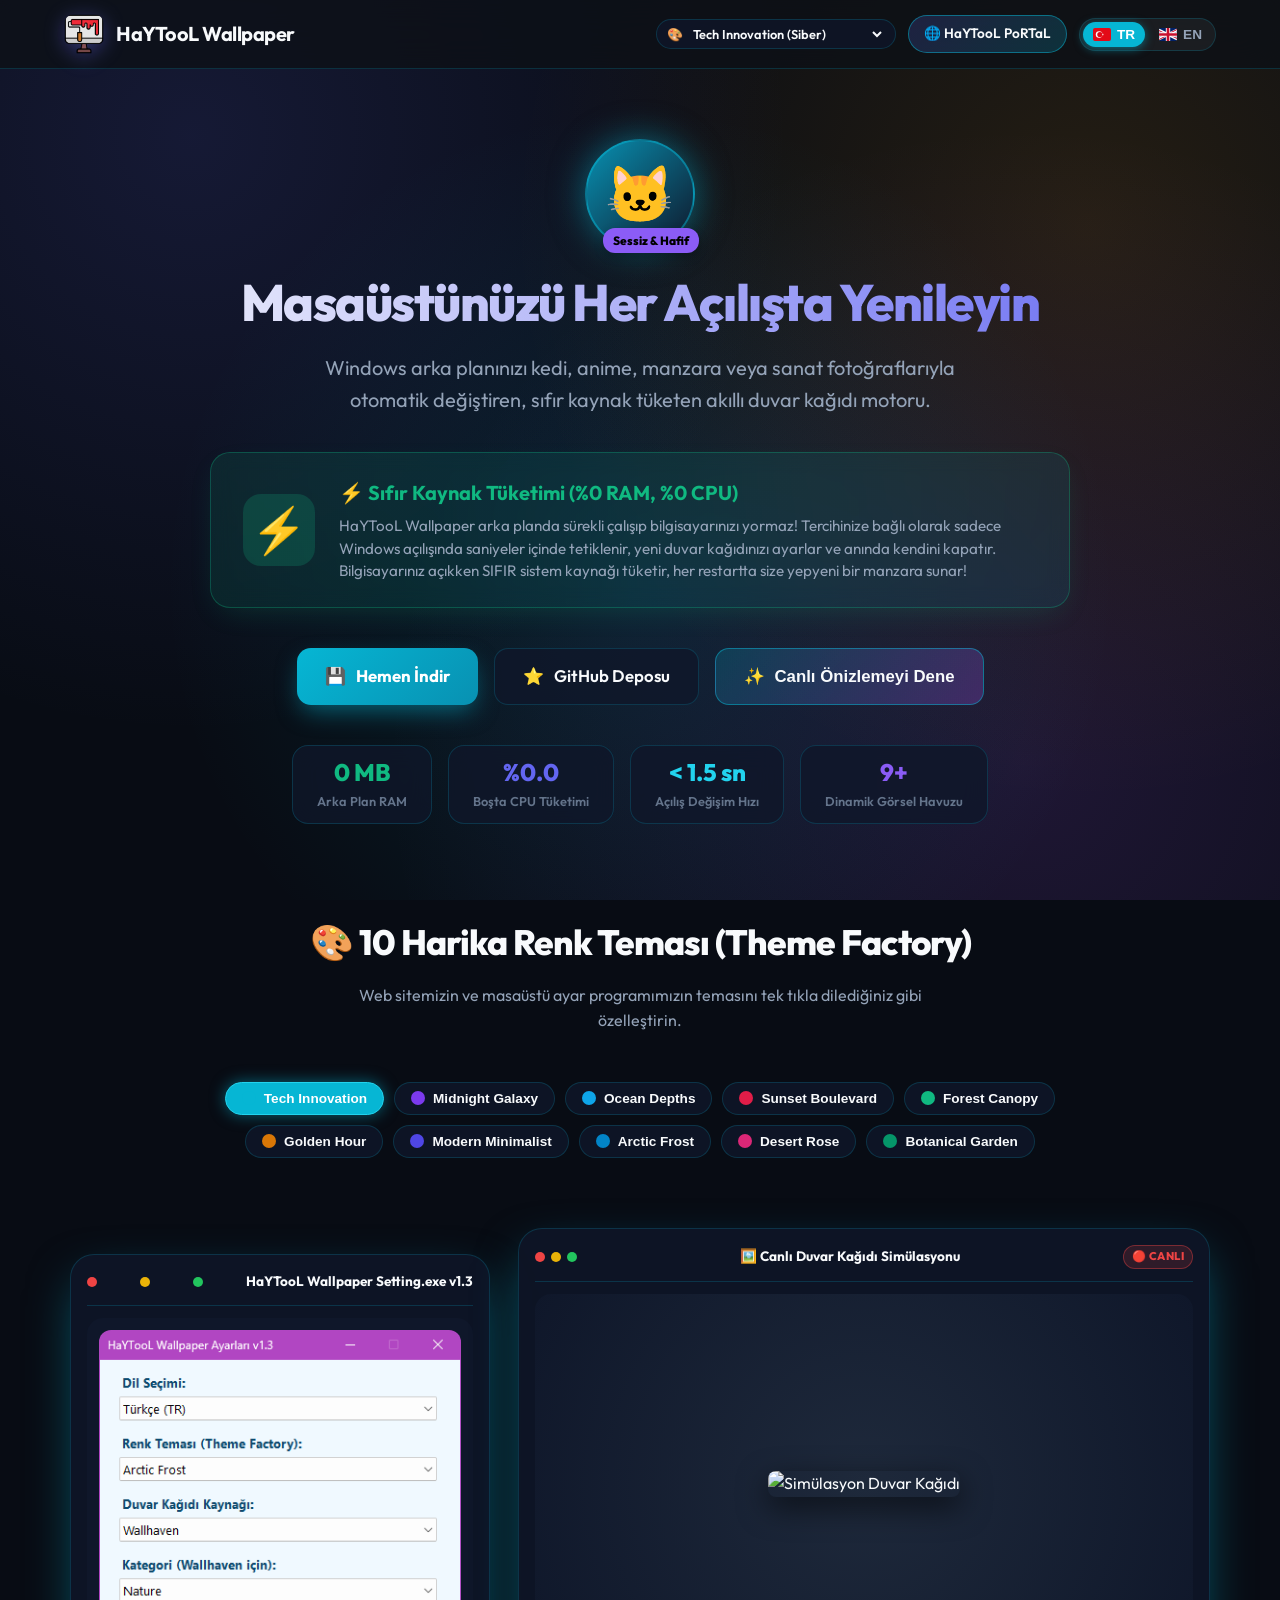
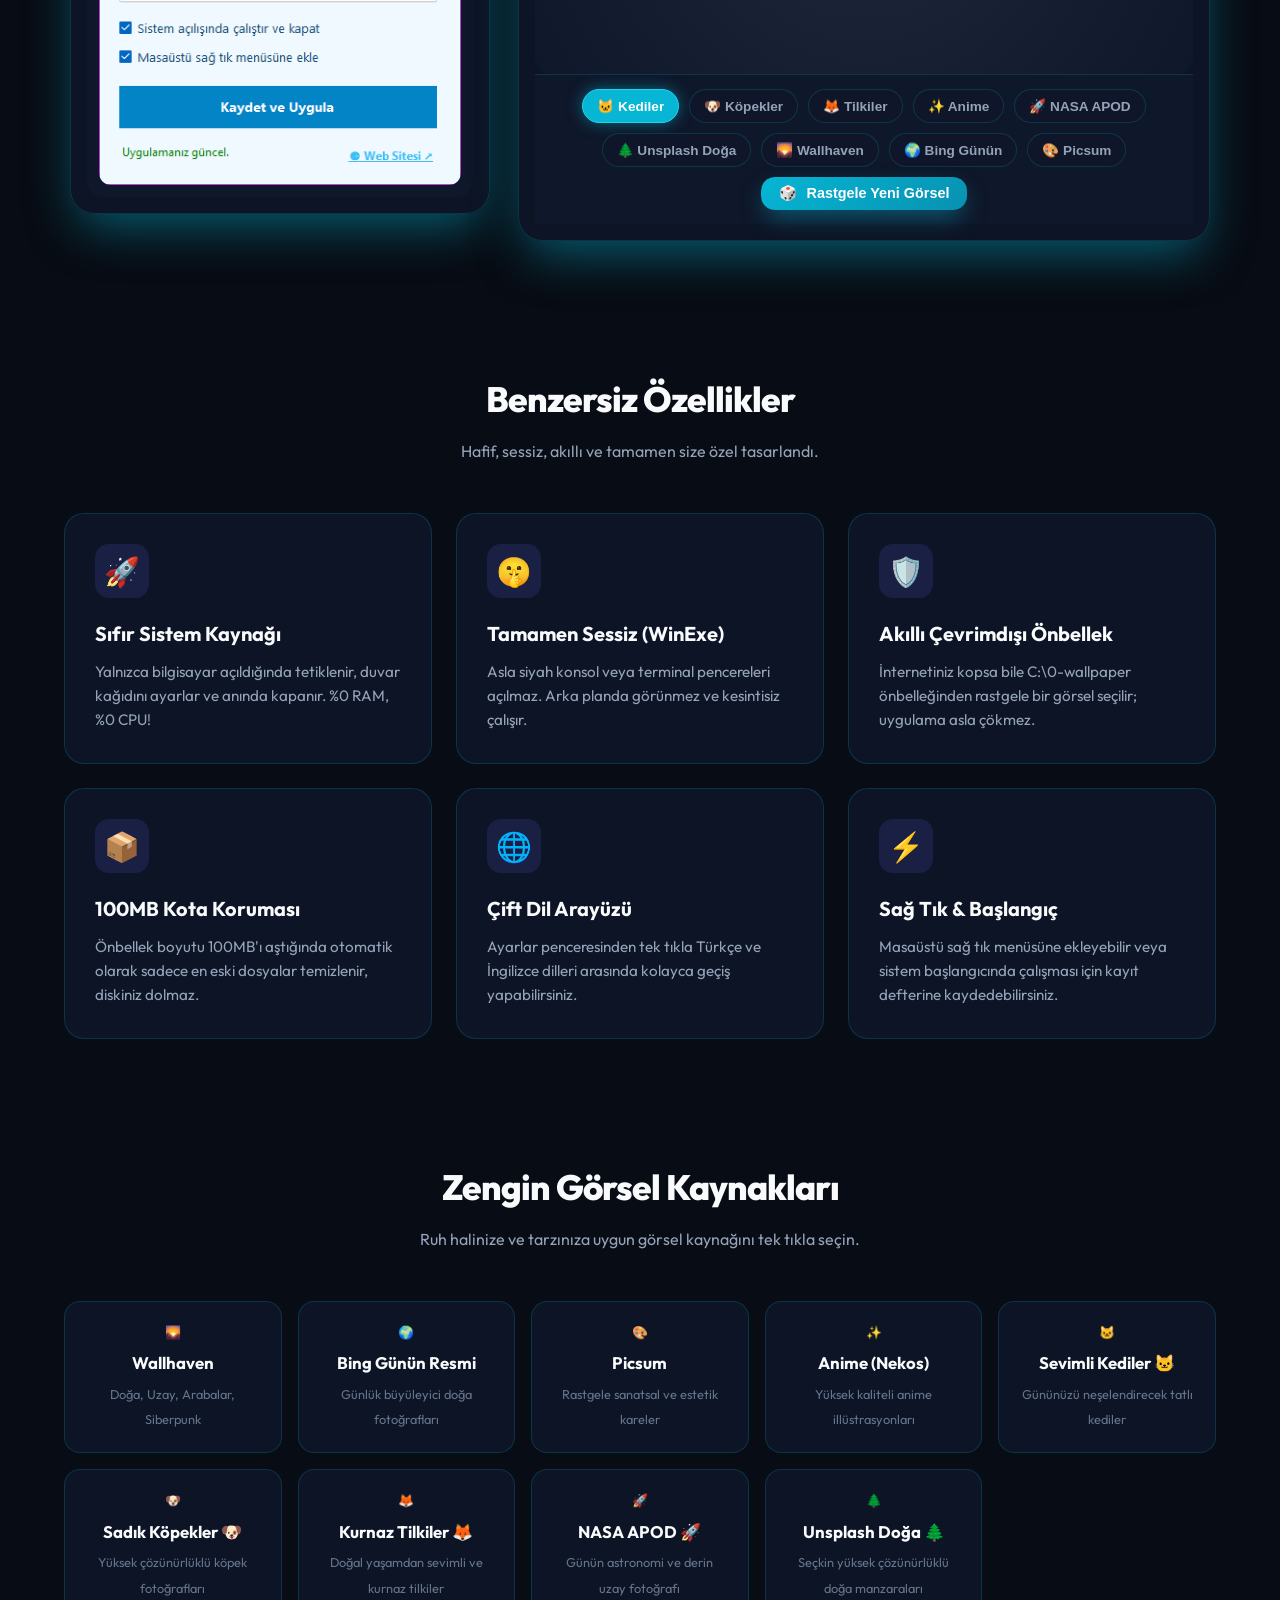
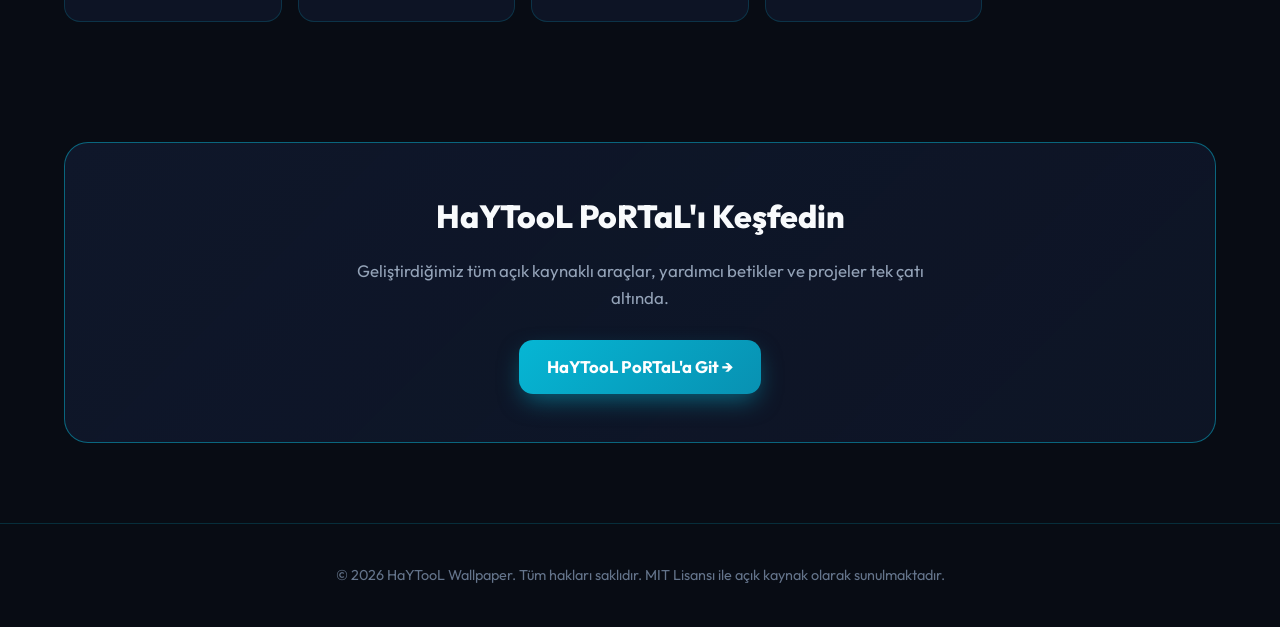
==== commit a1eb51e7: "fix(web): canli simulator kaynak butonlari cok dilli yapildi ve 9 kaynak dogrulandi" ====
--- a/index.html
+++ b/index.html
@@ -166,7 +166,7 @@
             <span class="stat-label" data-i18n="statSpeed">Açılış Değişim Hızı</span>
           </div>
           <div class="stat-pill">
-            <span class="stat-num glow-amber">6+</span>
+            <span class="stat-num glow-amber">9+</span>
             <span class="stat-label" data-i18n="statSources">Dinamik Görsel Havuzu</span>
           </div>
         </div>
@@ -229,15 +229,15 @@
             </div>
             
             <div class="sim-controls">
-              <button class="sim-tag-btn active" data-src="cats">🐱 Kediler</button>
-              <button class="sim-tag-btn" data-src="dogs">🐶 Köpekler</button>
-              <button class="sim-tag-btn" data-src="foxes">🦊 Tilkiler</button>
-              <button class="sim-tag-btn" data-src="anime">✨ Anime</button>
-              <button class="sim-tag-btn" data-src="nasa">🚀 NASA APOD</button>
-              <button class="sim-tag-btn" data-src="unsplash">🌲 Unsplash Doğa</button>
-              <button class="sim-tag-btn" data-src="wallhaven">🌄 Wallhaven</button>
-              <button class="sim-tag-btn" data-src="bing">🌍 Bing Günün</button>
-              <button class="sim-tag-btn" data-src="picsum">🎨 Picsum</button>
+              <button class="sim-tag-btn active" data-src="cats" data-i18n="tagCats">🐱 Kediler</button>
+              <button class="sim-tag-btn" data-src="dogs" data-i18n="tagDogs">🐶 Köpekler</button>
+              <button class="sim-tag-btn" data-src="foxes" data-i18n="tagFoxes">🦊 Tilkiler</button>
+              <button class="sim-tag-btn" data-src="anime" data-i18n="tagAnime">✨ Anime</button>
+              <button class="sim-tag-btn" data-src="nasa" data-i18n="tagNasa">🚀 NASA APOD</button>
+              <button class="sim-tag-btn" data-src="unsplash" data-i18n="tagUnsplash">🌲 Unsplash Doğa</button>
+              <button class="sim-tag-btn" data-src="wallhaven" data-i18n="tagWallhaven">🌄 Wallhaven</button>
+              <button class="sim-tag-btn" data-src="bing" data-i18n="tagBing">🌍 Bing Günün</button>
+              <button class="sim-tag-btn" data-src="picsum" data-i18n="tagPicsum">🎨 Picsum</button>
               <button id="btn-refresh-sim" class="btn-primary sim-next-btn">🎲 <span data-i18n="btnNextWallpaper">Rastgele Yeni Görsel</span></button>
             </div>
           </div>
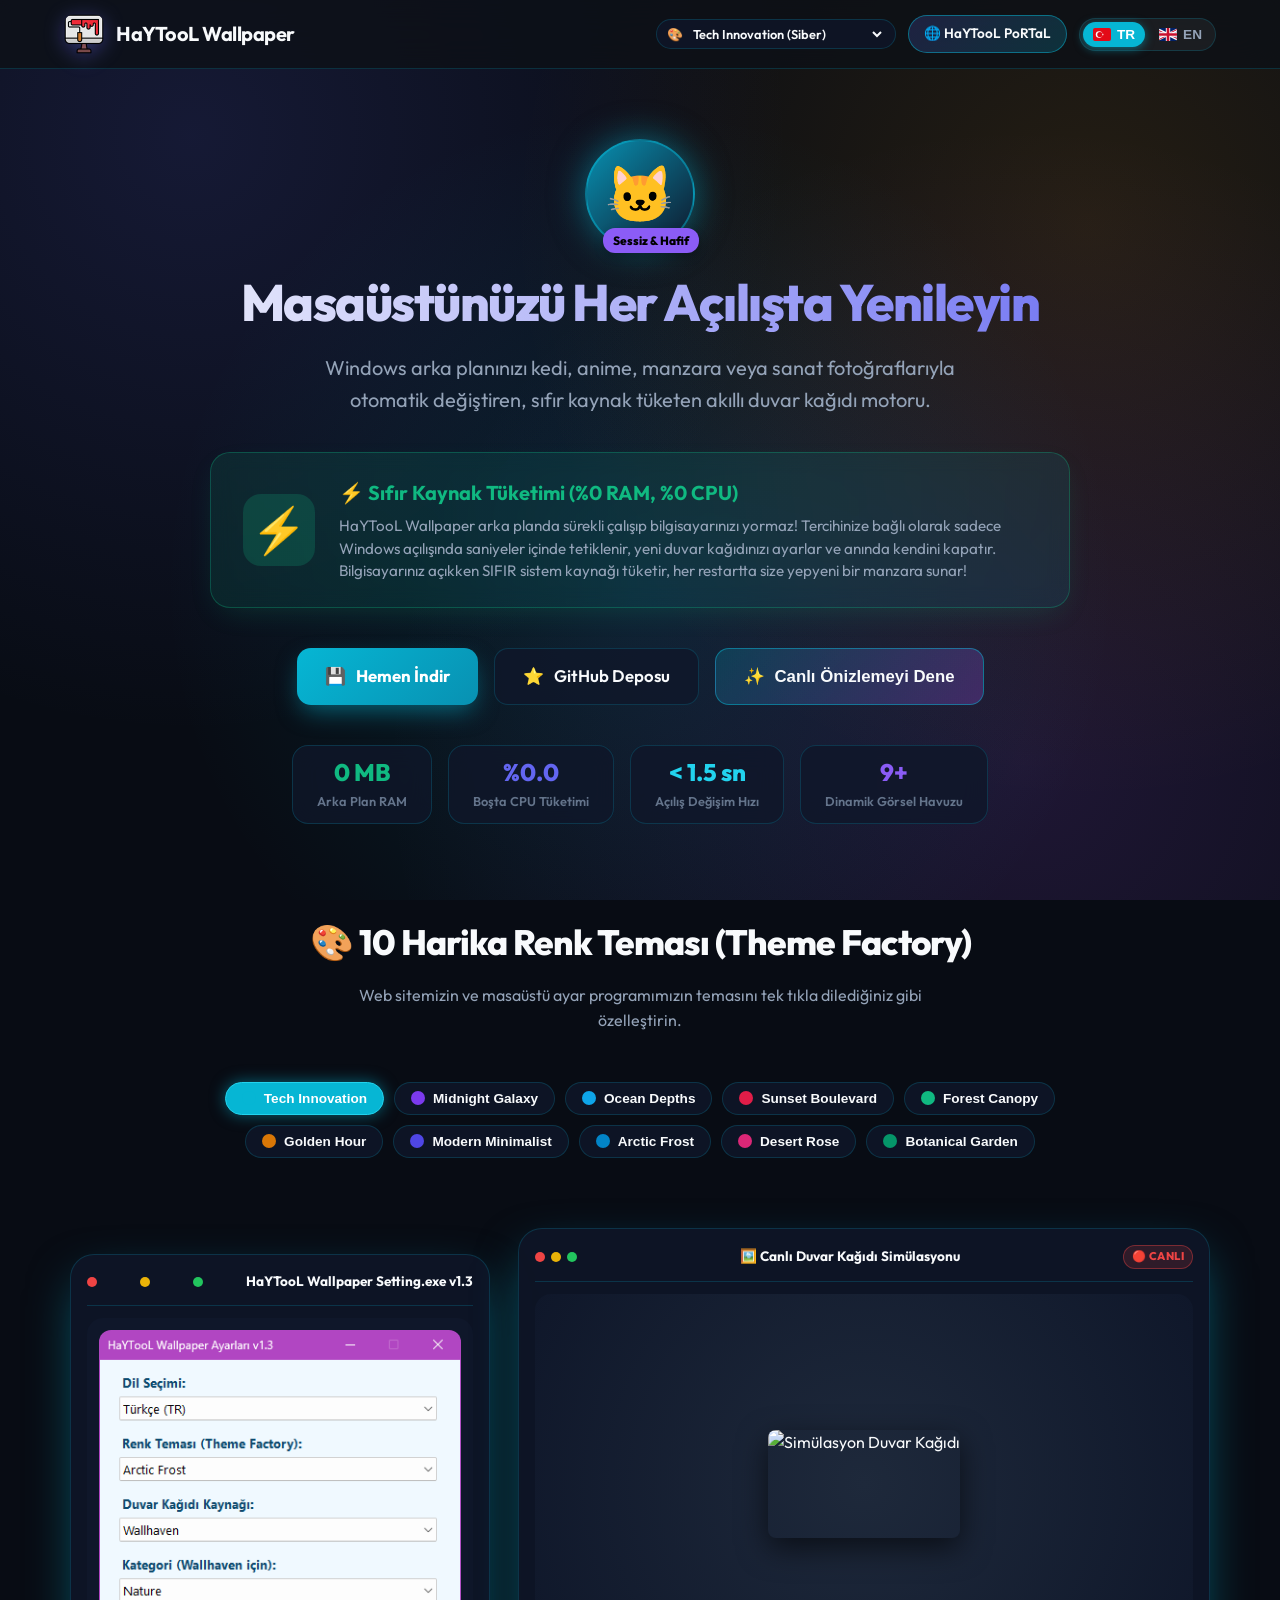
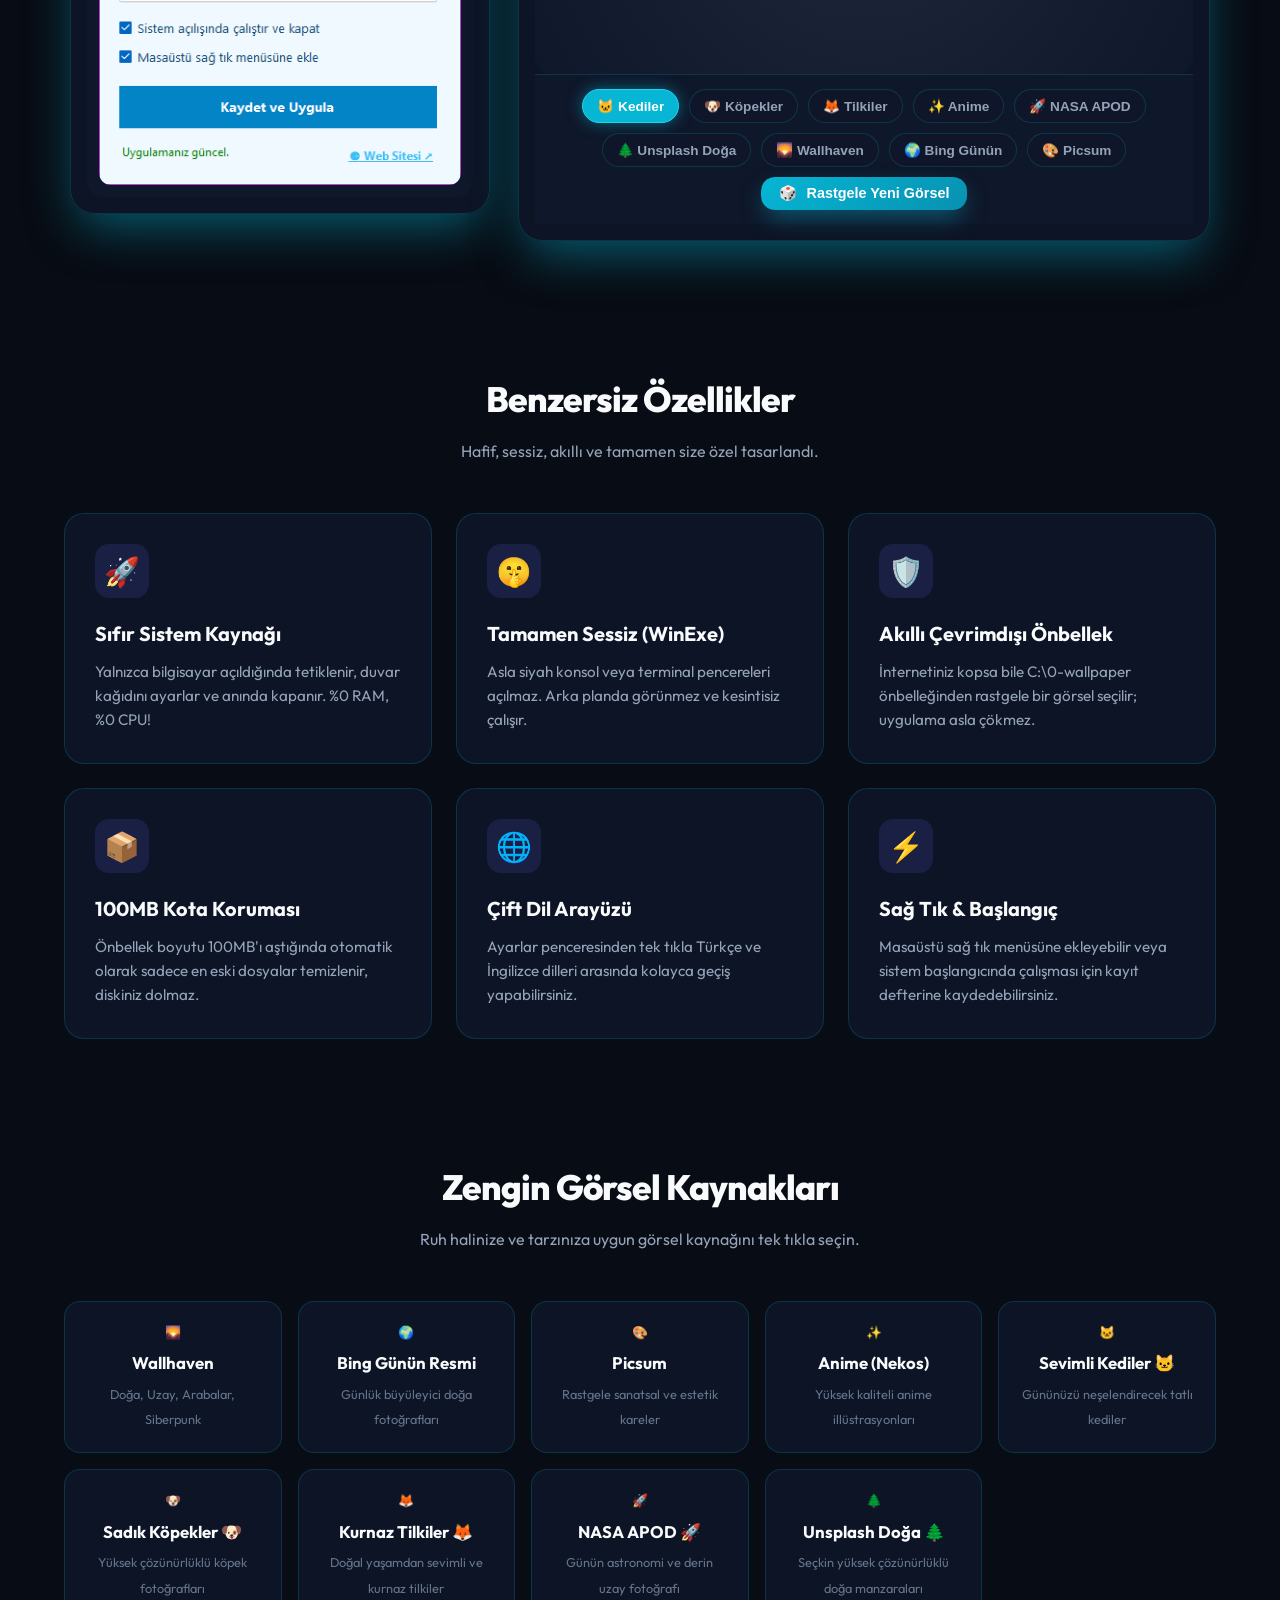
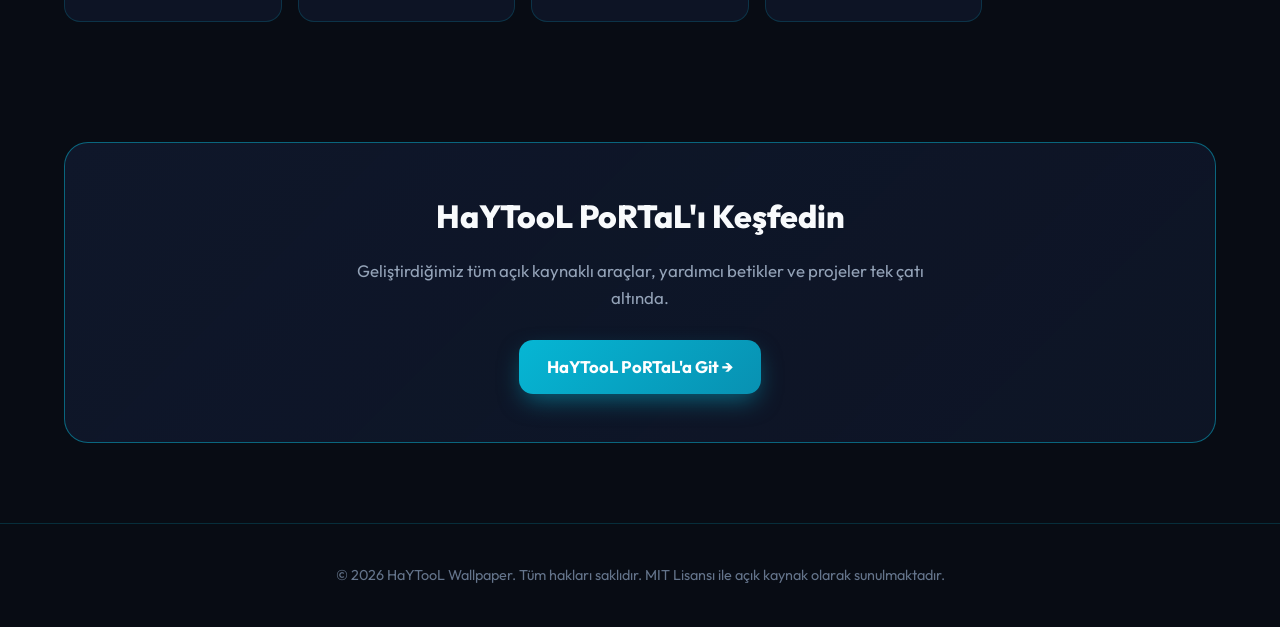
==== commit 68fd30c4: "perf(web): logo 40x40 optimize edildi, responsive srcset ve clis duzeltmeleri uygulandi" ====
--- a/index.html
+++ b/index.html
@@ -73,7 +73,7 @@
   <header class="navbar" role="banner">
     <div class="container nav-container">
       <a href="#" class="nav-logo" aria-label="HaYTooL Wallpaper Ana Sayfa">
-        <img src="logo.png" alt="HaYTooL Logo" width="40" height="40">
+        <img src="logo-40.png" srcset="logo-40.png 1x, logo.png 2x" alt="HaYTooL Logo" width="40" height="40" fetchpriority="high">
         <span>HaYTooL Wallpaper</span>
       </a>
       <div class="nav-actions">
@@ -225,7 +225,7 @@
             
             <div class="sim-wallpaper-view" id="sim-view">
               <div class="sim-wallpaper-loader" id="sim-loader">⏳ <span data-i18n="simLoading">Canlı API'den Duvar Kağıdı Çekiliyor...</span></div>
-              <img id="sim-wallpaper-img" src="" alt="Simülasyon Duvar Kağıdı" class="sim-img">
+              <img id="sim-wallpaper-img" src="" alt="Simülasyon Duvar Kağıdı" class="sim-img" width="640" height="360" loading="eager">
             </div>
             
             <div class="sim-controls">
--- a/style.css
+++ b/style.css
@@ -798,7 +798,9 @@
 
 .preview-img {
   max-width: 100%;
+  width: auto;
   height: auto;
+  aspect-ratio: 376 / 473;
   max-height: 480px;
   object-fit: contain;
   border-radius: 12px;
@@ -840,6 +842,7 @@
   max-height: 100%;
   width: auto;
   height: auto;
+  aspect-ratio: 16 / 9;
   object-fit: contain;
   border-radius: 8px;
   box-shadow: 0 10px 30px rgba(0, 0, 0, 0.6);
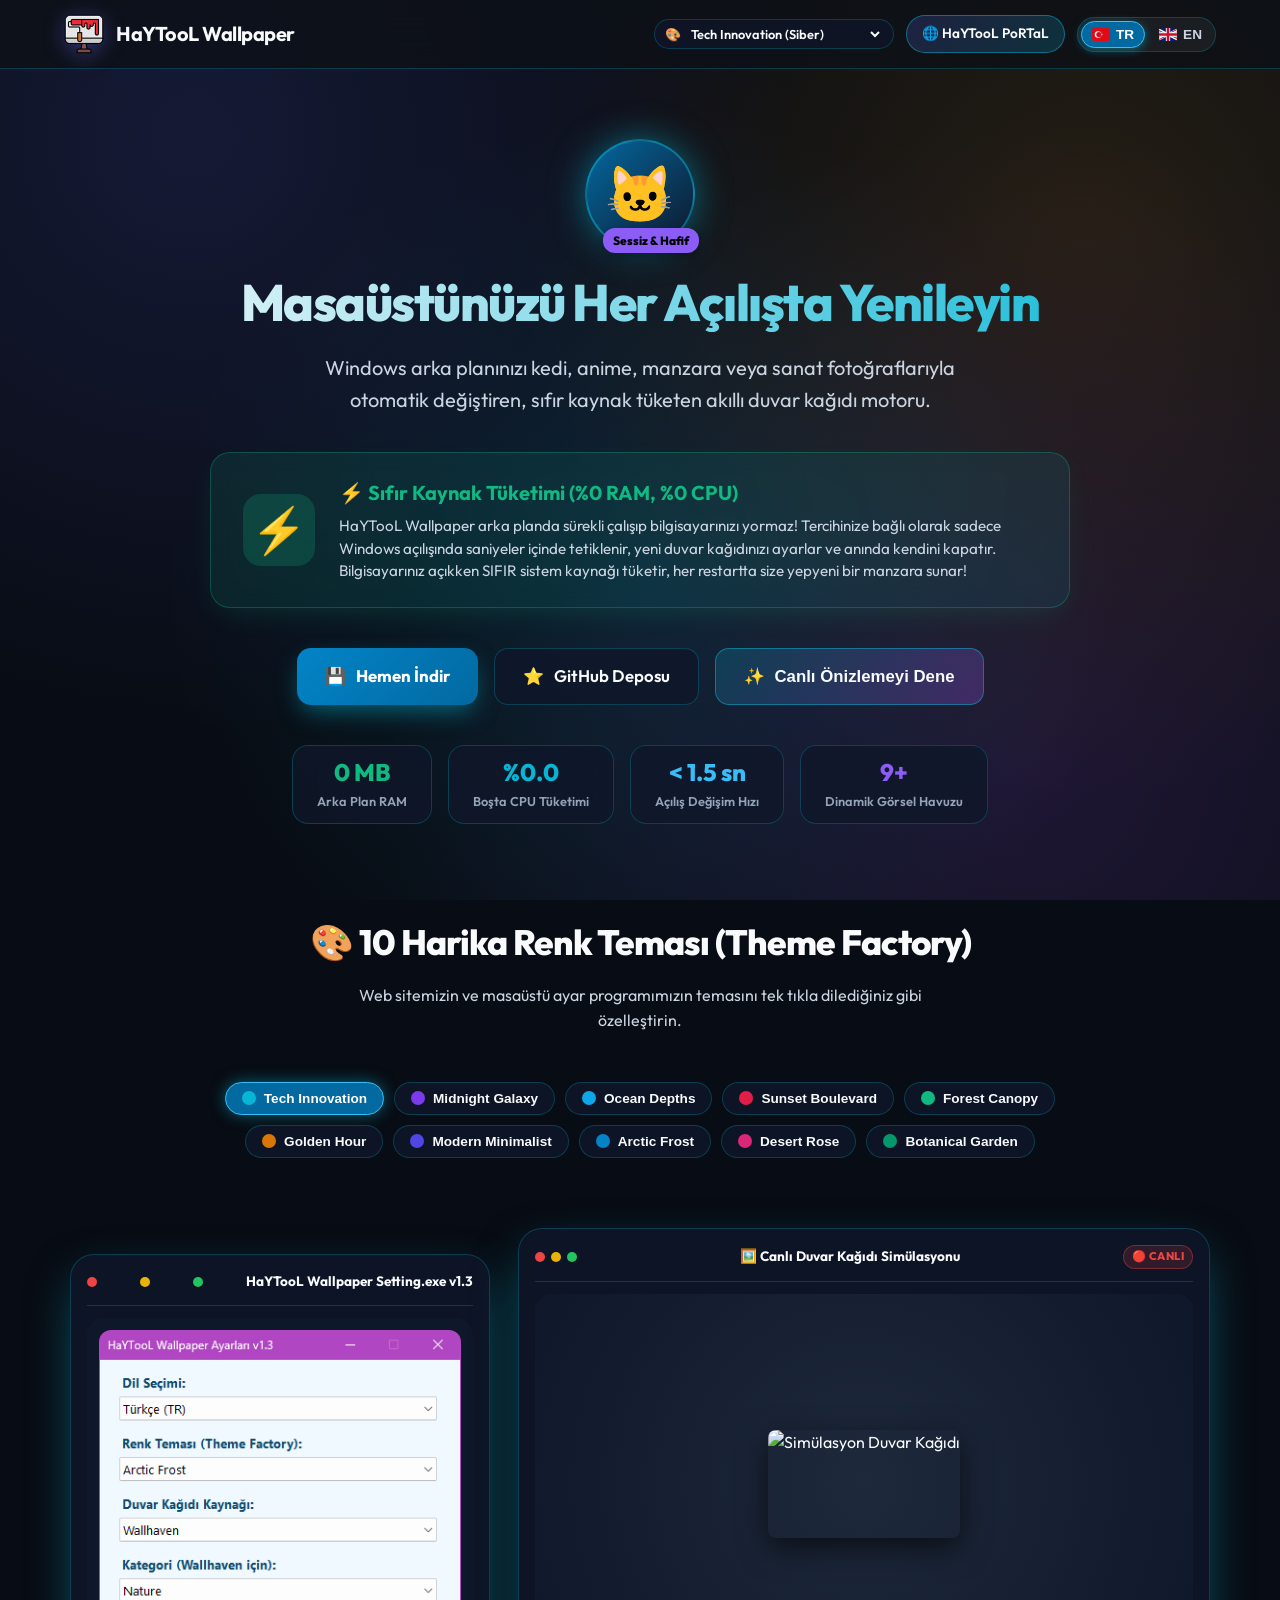
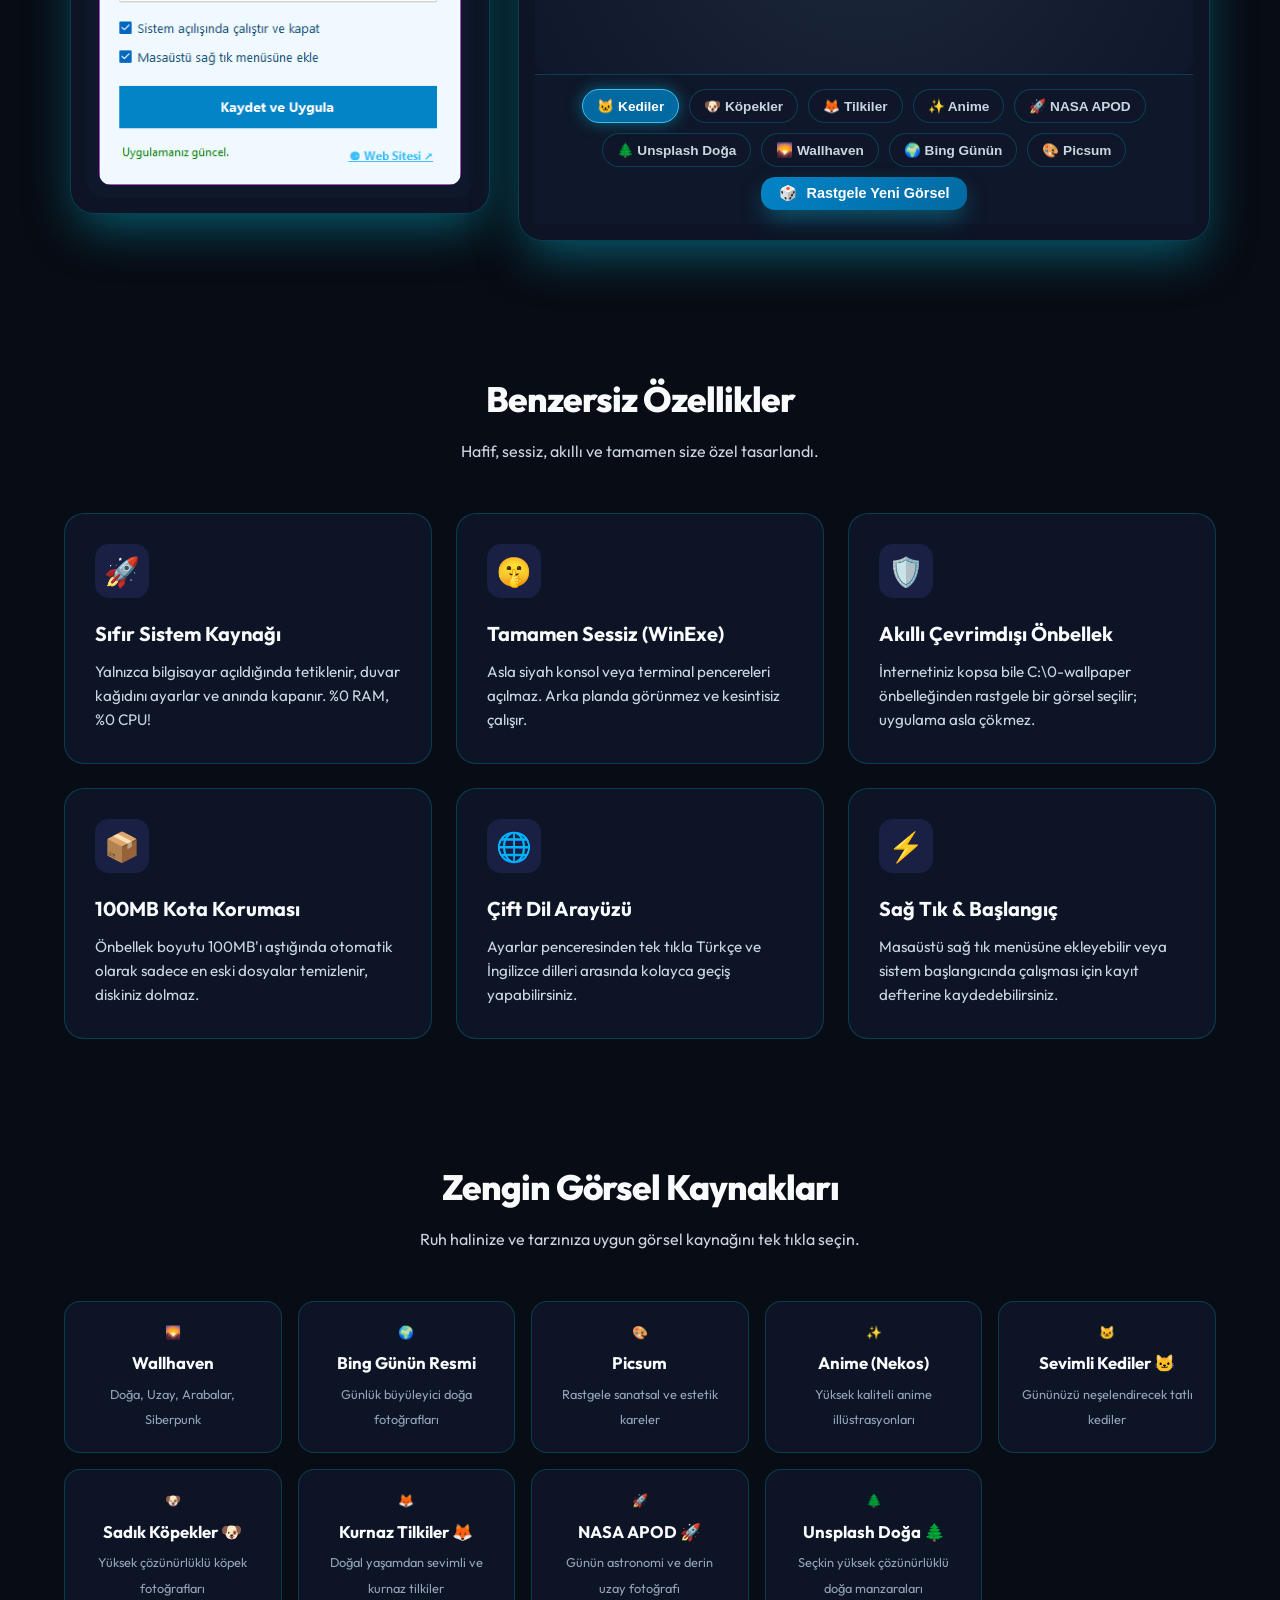
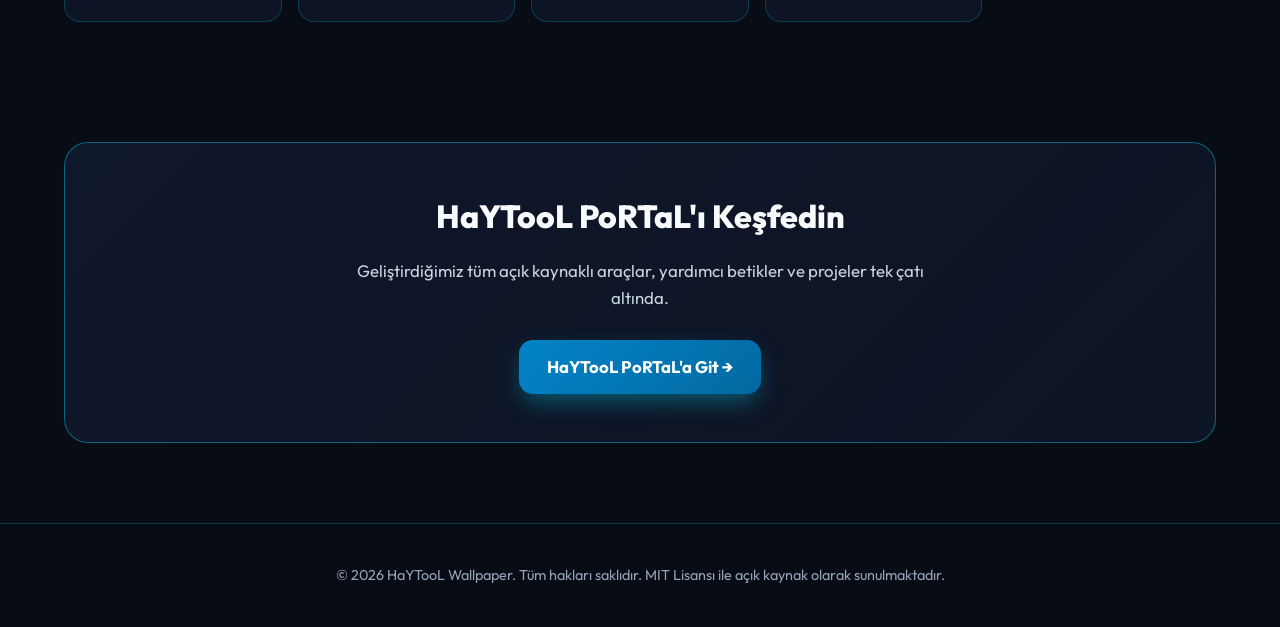
==== commit 8ae2feb2: "fix(a11y): duzeltilmis baslik hiyerarsisi ve WCAG AA kontrast uyumu" ====
--- a/index.html
+++ b/index.html
@@ -128,7 +128,7 @@
         <div class="zero-resource-banner" role="region" aria-label="Sistem Kaynağı Bilgilendirmesi">
           <div class="zero-res-icon" aria-hidden="true">⚡</div>
           <div class="zero-res-content">
-            <h3 data-i18n="zeroResTitle">⚡ Sıfır Kaynak Tüketimi (%0 RAM, %0 CPU)</h3>
+            <h2 data-i18n="zeroResTitle">⚡ Sıfır Kaynak Tüketimi (%0 RAM, %0 CPU)</h2>
             <p data-i18n="zeroResDesc">
               HaYTooL Wallpaper arka planda sürekli çalışıp bilgisayarınızı yormaz! Tercihinize bağlı olarak sadece Windows açılışında saniyeler içinde tetiklenir, yeni duvar kağıdınızı ayarlar ve anında kendini kapatır. Bilgisayarınız açıkken SIFIR sistem kaynağı tüketir, her restartta size yepyeni bir manzara sunar!
             </p>
--- a/style.css
+++ b/style.css
@@ -110,15 +110,15 @@
   --bg-card: rgba(15, 23, 42, 0.8);
   --bg-card-hover: rgba(30, 41, 59, 0.95);
   --surface-color: #0f172a;
-  --border-color: rgba(6, 182, 212, 0.2);
+  --border-color: rgba(6, 182, 212, 0.25);
   --border-glow: rgba(6, 182, 212, 0.5);
   --text-primary: #f8fafc;
-  --text-secondary: #94a3b8;
-  --text-muted: #64748b;
-  --primary: #06b6d4;
-  --primary-light: #22d3ee;
-  --primary-dark: #0891b2;
-  --accent: #6366f1;
+  --text-secondary: #cbd5e1;
+  --text-muted: #94a3b8;
+  --primary: #0284c7;
+  --primary-light: #38bdf8;
+  --primary-dark: #0369a1;
+  --accent: #06b6d4;
   --accent-secondary: #8b5cf6;
 }
 
@@ -396,9 +396,11 @@
 }
 
 .lang-btn.active {
-  background: var(--primary);
+  background: var(--primary-dark, #0369a1);
   color: #ffffff;
+  border: 1px solid var(--primary-light, #38bdf8);
   box-shadow: 0 2px 10px var(--border-glow);
+  font-weight: 700;
 }
 
 /* Hero Section */
@@ -502,6 +504,7 @@
   flex-shrink: 0;
 }
 
+.zero-res-content h2,
 .zero-res-content h3 {
   font-size: 1.25rem;
   font-weight: 700;
@@ -669,10 +672,11 @@
 }
 
 .theme-chip-btn.active {
-  background: var(--primary);
-  color: #fff;
-  border-color: var(--primary-light);
+  background: var(--primary-dark, #0369a1);
+  color: #ffffff;
+  border-color: var(--primary-light, #38bdf8);
   box-shadow: 0 0 15px var(--border-glow);
+  font-weight: 700;
 }
 
 .theme-swatch {
@@ -878,10 +882,11 @@
 }
 
 .sim-tag-btn.active {
-  background: var(--primary);
-  border-color: var(--primary-light);
-  color: #fff;
+  background: var(--primary-dark, #0369a1);
+  border-color: var(--primary-light, #38bdf8);
+  color: #ffffff;
   box-shadow: 0 0 15px var(--border-glow);
+  font-weight: 700;
 }
 
 .sim-next-btn {
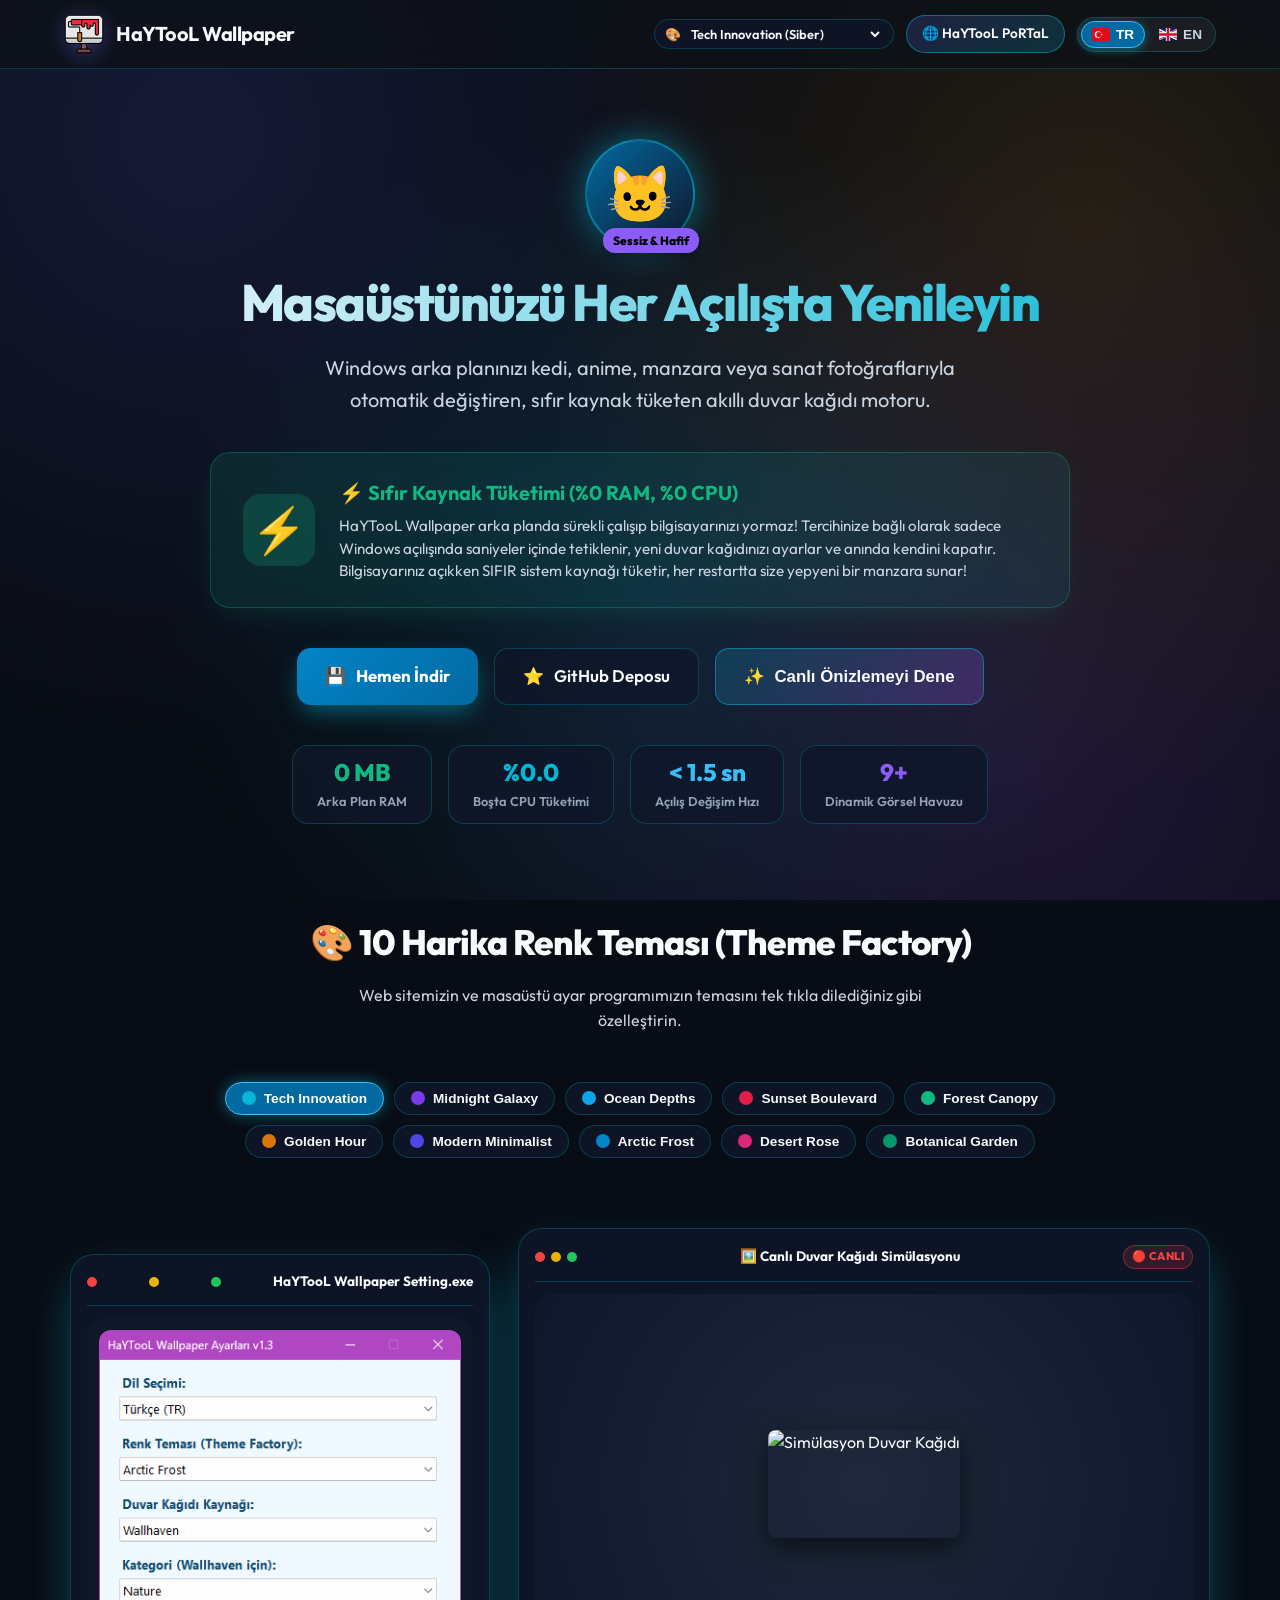
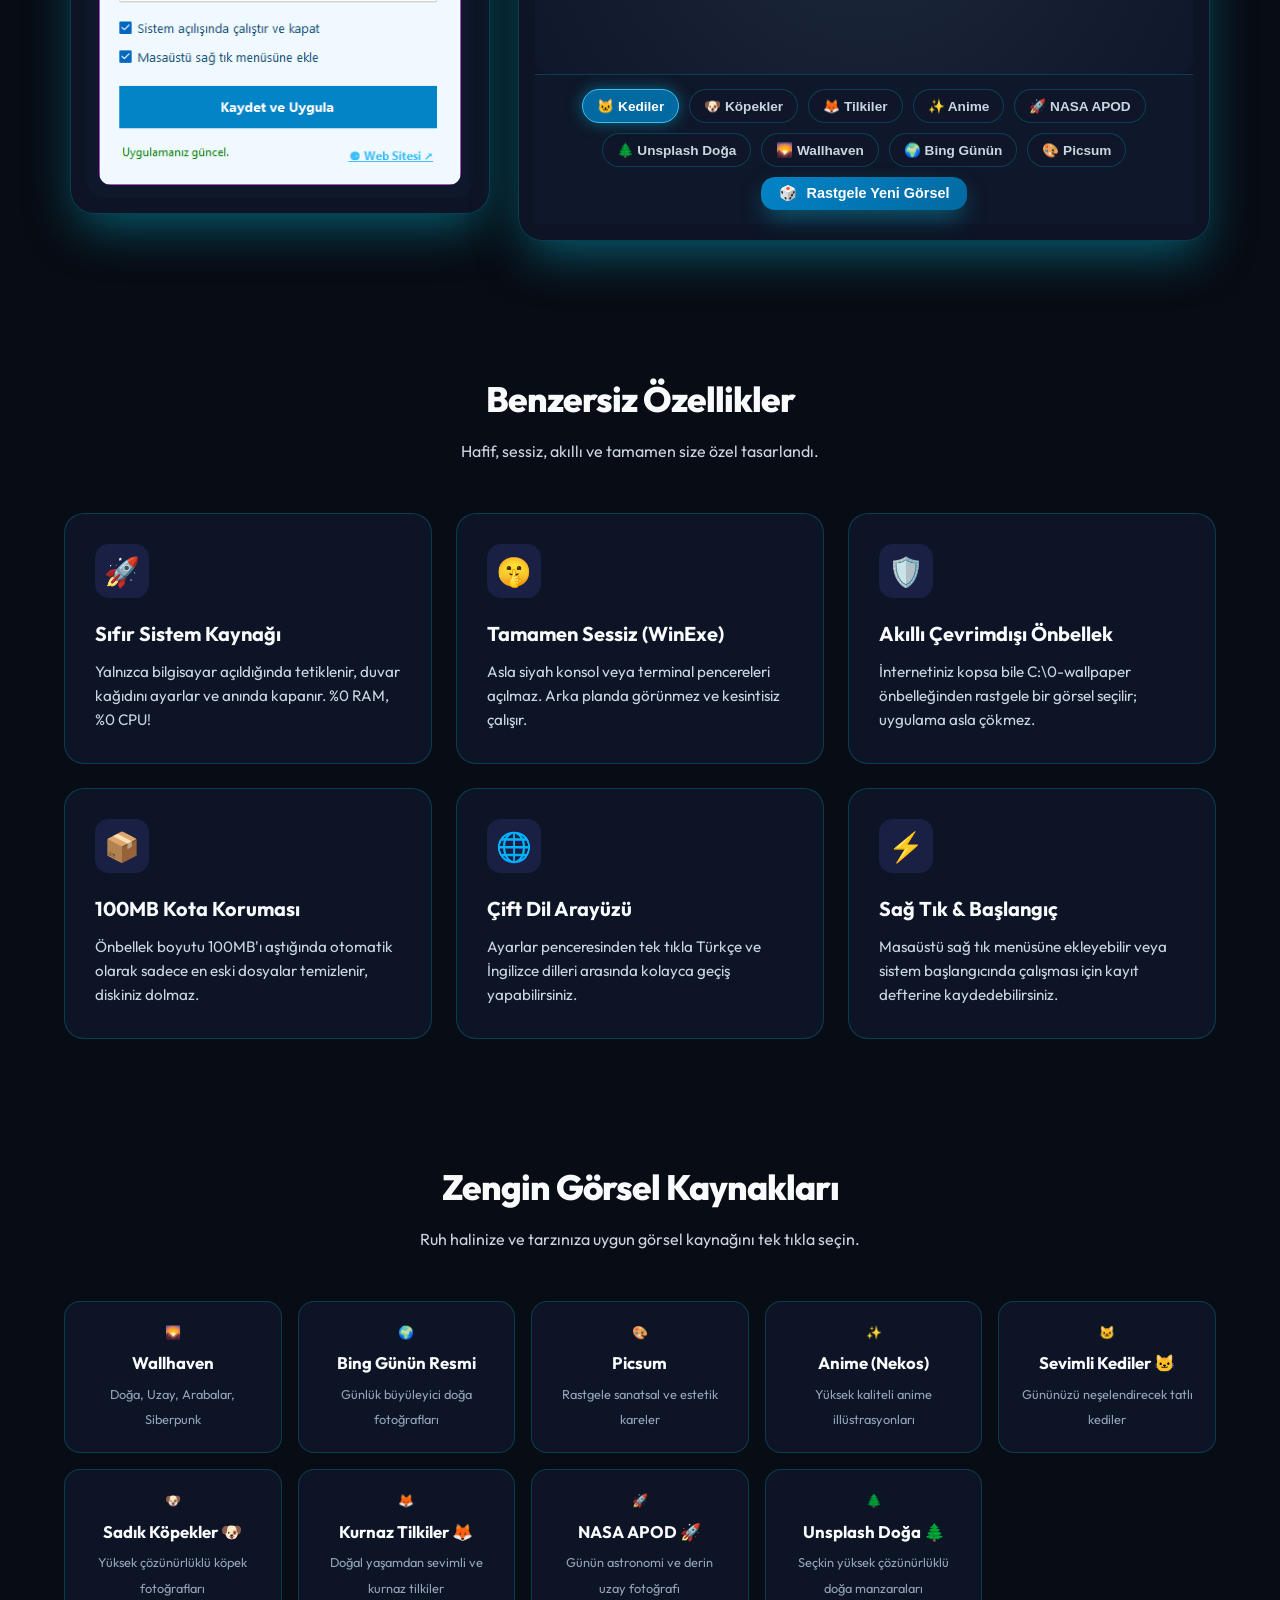
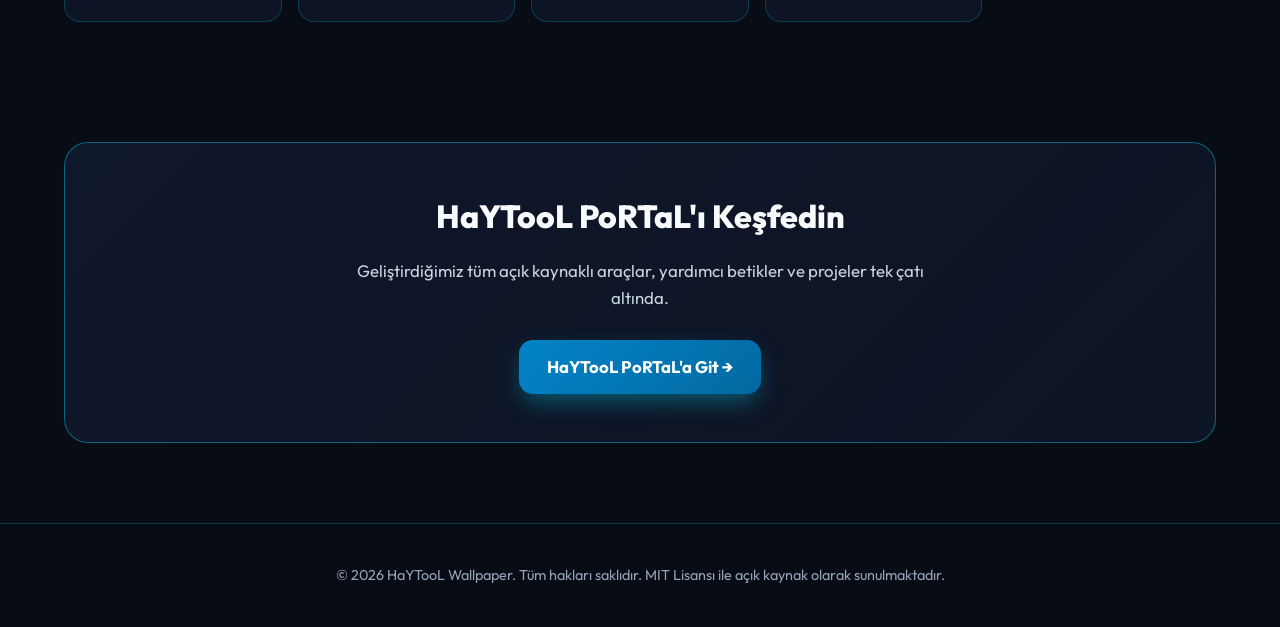
==== commit af4c2a99: "feat(seo): versiyon ibaresi kaldirildi, webmanifest ve favicon bildirimleri zenginlestirildi" ====
--- a/index.html
+++ b/index.html
@@ -30,10 +30,12 @@
   <link rel="alternate" hreflang="x-default" href="https://haytokoraz.github.io/HaYTooL-Wallpaper/">
 
   <!-- Favicon & App Icons (Standard & Modern Browsers) -->
-  <link rel="icon" type="image/x-icon" href="favicon.ico">
+  <link rel="icon" type="image/x-icon" sizes="32x32 16x16" href="favicon.ico">
   <link rel="icon" type="image/png" sizes="32x32" href="favicon.png">
   <link rel="apple-touch-icon" sizes="180x180" href="apple-touch-icon.png">
-  <link rel="shortcut icon" href="favicon.ico">
+  <link rel="shortcut icon" type="image/x-icon" href="favicon.ico">
+  <link rel="manifest" href="site.webmanifest">
+  <meta name="theme-color" content="#0284c7">
 
   <link rel="preconnect" href="https://fonts.googleapis.com">
   <link rel="preconnect" href="https://fonts.gstatic.com" crossorigin>
@@ -72,7 +74,7 @@
   <!-- Üst Menü / Navbar -->
   <header class="navbar" role="banner">
     <div class="container nav-container">
-      <a href="#" class="nav-logo" aria-label="HaYTooL Wallpaper Ana Sayfa">
+      <a href="#" class="nav-logo" title="HaYTooL Wallpaper Ana Sayfa" aria-label="HaYTooL Wallpaper Ana Sayfa">
         <img src="logo-40.png" srcset="logo-40.png 1x, logo.png 2x" alt="HaYTooL Logo" width="40" height="40" fetchpriority="high">
         <span>HaYTooL Wallpaper</span>
       </a>
@@ -94,7 +96,7 @@
           </select>
         </div>
 
-        <a href="https://haytokoraz.github.io/" target="_blank" rel="noopener noreferrer" class="portal-nav-btn" data-i18n="navPortal" aria-label="HaYTooL PoRTaL Ana Sayfasını Aç">
+        <a href="https://haytokoraz.github.io/" target="_blank" rel="noopener noreferrer" class="portal-nav-btn" data-i18n="navPortal" title="HaYTooL PoRTaL Resmi Sayfası" aria-label="HaYTooL PoRTaL Ana Sayfasını Aç">
           🌐 HaYTooL PoRTaL
         </a>
         <div class="lang-switcher" role="group" aria-label="Dil Seçici / Language Switcher">
@@ -137,11 +139,11 @@
 
         <!-- Butonlar -->
         <div class="hero-cta">
-          <a href="https://github.com/HaYToKoRaZ/HaYTooL-Wallpaper/releases/latest" class="btn-primary" target="_blank" rel="noopener noreferrer" aria-label="En son sürümü GitHub üzerinden indir">
+          <a href="https://github.com/HaYToKoRaZ/HaYTooL-Wallpaper/releases/latest" class="btn-primary" target="_blank" rel="noopener noreferrer nofollow" title="HaYTooL Wallpaper En Son Sürümü İndir" aria-label="En son sürümü GitHub üzerinden indir">
             <span aria-hidden="true">💾</span>
             <span data-i18n="btnDownload">Hemen İndir</span>
           </a>
-          <a href="https://github.com/HaYToKoRaZ/HaYTooL-Wallpaper" class="btn-secondary" target="_blank" rel="noopener noreferrer" aria-label="HaYTooL Wallpaper GitHub deposuna git">
+          <a href="https://github.com/HaYToKoRaZ/HaYTooL-Wallpaper" class="btn-secondary" target="_blank" rel="noopener noreferrer nofollow" title="HaYTooL Wallpaper GitHub Deposu" aria-label="HaYTooL Wallpaper GitHub deposuna git">
             <span aria-hidden="true">⭐</span>
             <span data-i18n="btnGithub">GitHub Deposu</span>
           </a>
@@ -204,7 +206,7 @@
               <span class="dot dot-red"></span>
               <span class="dot dot-yellow"></span>
               <span class="dot dot-green"></span>
-              <span class="window-title">HaYTooL Wallpaper Setting.exe v1.3</span>
+              <span class="window-title">HaYTooL Wallpaper Setting.exe</span>
             </div>
             <div class="preview-inner">
               <img id="preview-img" src="ekrangoruntusu/tr.png" alt="HaYTooL Wallpaper Ayarlar Penceresi Arayüzü" class="preview-img" width="376" height="473" loading="lazy">
@@ -346,7 +348,7 @@
       <div class="portal-banner">
         <h2 class="portal-banner-title" data-i18n="portalTitle">HaYTooL PoRTaL'ı Keşfedin</h2>
         <p data-i18n="portalDesc">Geliştirdiğimiz tüm açık kaynaklı araçlar, yardımcı betikler ve projeler tek çatı altında.</p>
-        <a href="https://haytokoraz.github.io/" target="_blank" rel="noopener noreferrer" class="btn-primary" data-i18n="portalBtn" aria-label="HaYTooL PoRTaL Sitesini Yeni Sekmede Aç">
+        <a href="https://haytokoraz.github.io/" target="_blank" rel="noopener noreferrer" class="btn-primary" data-i18n="portalBtn" title="HaYTooL PoRTaL Ana Sayfasını Aç" aria-label="HaYTooL PoRTaL Sitesini Yeni Sekmede Aç">
           HaYTooL PoRTaL'a Git →
         </a>
       </div>
